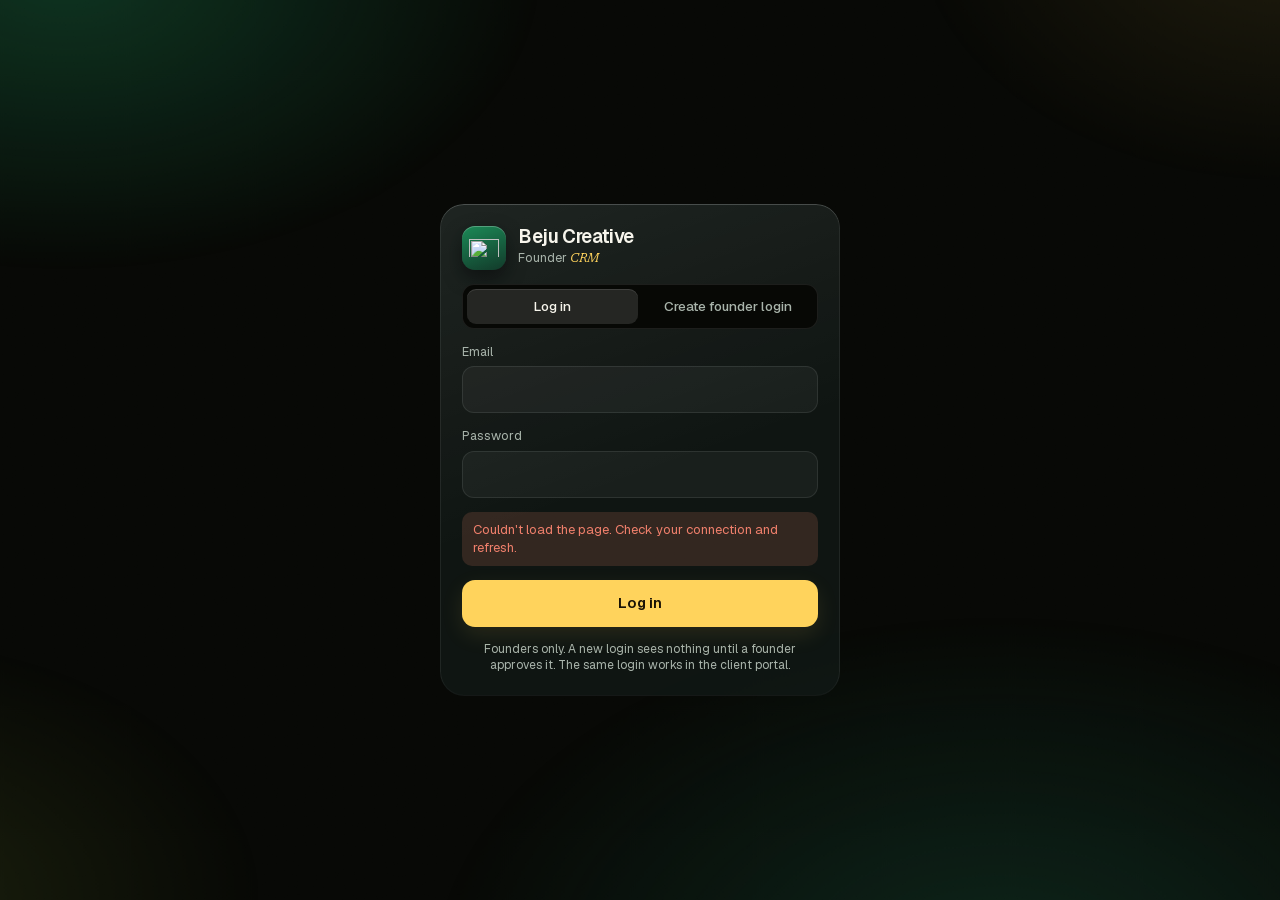
==== crm-next/index.html @ 6b439056 "Founder CRM v2 preview snapshot at /crm-next/ (work in progress, not final) Co-Authored-By: Claude <" ====
<!doctype html>
<html lang="en" data-theme="dark">
<head>
<meta charset="utf-8">
<meta name="viewport" content="width=device-width,initial-scale=1,viewport-fit=cover">
<meta http-equiv="Content-Security-Policy" content="default-src 'self'; script-src 'self' https://cdn.jsdelivr.net; style-src 'self'; font-src 'self'; img-src 'self' data:; connect-src https://zfnpvcrnujxlycmqukqs.supabase.co wss://zfnpvcrnujxlycmqukqs.supabase.co; object-src 'none'; base-uri 'self'; form-action 'self'">
<meta name="robots" content="noindex,nofollow">
<meta name="color-scheme" content="dark light">
<meta name="theme-color" content="#070805">
<meta name="mobile-web-app-capable" content="yes">
<meta name="apple-mobile-web-app-capable" content="yes">
<meta name="apple-mobile-web-app-status-bar-style" content="black-translucent">
<meta name="apple-mobile-web-app-title" content="BEJÚ">
<link rel="manifest" href="manifest.webmanifest">
<link rel="apple-touch-icon" href="../apple-touch-icon.png">
<title>Founder CRM · BEJÚ</title>
<link rel="icon" href="../favicon.ico">
<link rel="preload" href="fonts/geist-latin.woff2" as="font" type="font/woff2" crossorigin>
<link rel="preload" href="fonts/geist-mono.woff2" as="font" type="font/woff2" crossorigin>
<link rel="stylesheet" href="crm.css?v=20261112h">
</head>
<body>
<svg width="0" height="0" class="sprite" aria-hidden="true" focusable="false">
  <symbol id="i-refresh" viewBox="0 0 24 24"><path d="M20 11a8 8 0 1 0-2.3 5.7M20 4v7h-7"/></symbol>
  <symbol id="i-out" viewBox="0 0 24 24"><path d="M15 4h4a1 1 0 0 1 1 1v14a1 1 0 0 1-1 1h-4M10 8l-4 4 4 4M6 12h10"/></symbol>
  <symbol id="i-sun" viewBox="0 0 24 24"><circle cx="12" cy="12" r="4"/><path d="M12 2v2.5M12 19.5V22M2 12h2.5M19.5 12H22M4.9 4.9l1.8 1.8M17.3 17.3l1.8 1.8M4.9 19.1l1.8-1.8M17.3 6.7l1.8-1.8"/></symbol>
  <symbol id="i-search" viewBox="0 0 24 24"><circle cx="11" cy="11" r="7"/><path d="m20 20-3.6-3.6"/></symbol>
  <symbol id="i-mail" viewBox="0 0 24 24"><rect x="3" y="5" width="18" height="14" rx="2.5"/><path d="m3.5 7 8.5 6 8.5-6"/></symbol>
  <symbol id="i-clock" viewBox="0 0 24 24"><circle cx="12" cy="12" r="9"/><path d="M12 7v5l3 2"/></symbol>
  <symbol id="i-alert" viewBox="0 0 24 24"><path d="M12 4 2.5 20h19zM12 10v4.5M12 17.2v.3"/></symbol>
  <symbol id="i-cash" viewBox="0 0 24 24"><rect x="2.5" y="6" width="19" height="12" rx="2.5"/><circle cx="12" cy="12" r="2.6"/></symbol>
  <symbol id="i-flag" viewBox="0 0 24 24"><path d="M5 21V4h11l-1.5 4L16 12H5"/></symbol>
  <symbol id="i-check" viewBox="0 0 24 24"><path d="m5 12.5 4.5 4.5L19 7.5"/></symbol>
  <symbol id="i-moon" viewBox="0 0 24 24"><path d="M20 14.5A8 8 0 0 1 9.5 4a8 8 0 1 0 10.5 10.5z"/></symbol>
  <symbol id="i-down" viewBox="0 0 24 24"><path d="M12 4v11M7 11l5 5 5-5M5 20h14"/></symbol>
  <symbol id="i-phone" viewBox="0 0 24 24"><path d="M5 4h4l2 5-2.5 1.5a11 11 0 0 0 5 5L15 13l5 2v4a1 1 0 0 1-1 1A15 15 0 0 1 4 5a1 1 0 0 1 1-1z"/></symbol>
  <symbol id="i-x" viewBox="0 0 24 24"><path d="M6 6l12 12M18 6 6 18"/></symbol>
  <symbol id="i-film" viewBox="0 0 24 24"><rect x="6" y="2.5" width="12" height="19" rx="2.5"/><path d="m10.5 9.5 4 2.5-4 2.5z"/></symbol>
  <symbol id="i-chev" viewBox="0 0 24 24"><path d="m9 6 6 6-6 6"/></symbol>
  <symbol id="i-back" viewBox="0 0 24 24"><path d="m15 6-6 6 6 6"/></symbol>
  <symbol id="i-link" viewBox="0 0 24 24"><path d="M14 5h5v5M19 5l-8 8M11 7H6a1 1 0 0 0-1 1v10a1 1 0 0 0 1 1h10a1 1 0 0 0 1-1v-5"/></symbol>
  <symbol id="i-expand" viewBox="0 0 24 24"><path d="M14 4h6v6M20 4l-7 7M10 20H4v-6M4 20l7-7"/></symbol>
  <symbol id="i-user" viewBox="0 0 24 24"><circle cx="12" cy="8" r="4"/><path d="M4 21a8 8 0 0 1 16 0"/></symbol>
  <symbol id="i-play" viewBox="0 0 24 24"><circle cx="12" cy="12" r="9"/><path d="m10 8.5 5 3.5-5 3.5z"/></symbol>
  <symbol id="i-bolt" viewBox="0 0 24 24"><path d="M13 2 4 14h7l-1 8 9-12h-7z"/></symbol>
  <symbol id="i-sort" viewBox="0 0 24 24"><path d="M7 4v16M7 20l-3-3M7 20l3-3M17 20V4M17 4l-3 3M17 4l3 3"/></symbol>
  <symbol id="i-home" viewBox="0 0 24 24"><path d="M3 10.5 12 3l9 7.5V20a1 1 0 0 1-1 1h-5v-6H9v6H4a1 1 0 0 1-1-1z"/></symbol>
  <symbol id="i-send" viewBox="0 0 24 24"><path d="M21 3 10 14M21 3l-7 18-4-7-7-4z"/></symbol>
  <symbol id="i-copy" viewBox="0 0 24 24"><rect x="8" y="8" width="12" height="12" rx="2.5"/><path d="M16 8V6a2 2 0 0 0-2-2H6a2 2 0 0 0-2 2v8a2 2 0 0 0 2 2h2"/></symbol>
</svg>

<!-- sign in / create founder login -->
<main id="gate" class="gate" hidden>
  <form id="gate-form" class="gate-card" novalidate>
    <div class="brandrow"><span class="logo"><img src="../beju-mark-sm.png" alt="" width="34" height="20"></span><div><b>Beju Creative</b><small>Founder <em class="sf">CRM</em></small></div></div>
    <div class="seg" role="tablist" aria-label="Sign in or create login">
      <button type="button" role="tab" class="on" id="tab-in" aria-selected="true">Log in</button>
      <button type="button" role="tab" id="tab-up" aria-selected="false">Create founder login</button>
    </div>
    <label class="fld" id="fld-name" hidden><span>Your name</span><input id="g-name" type="text" autocomplete="name" maxlength="60"></label>
    <label class="fld"><span>Email</span><input id="g-email" type="email" inputmode="email" autocomplete="username" autocapitalize="none" autocorrect="off" spellcheck="false" required></label>
    <label class="fld"><span>Password</span><input id="g-pass" type="password" autocomplete="current-password" minlength="8" required></label>
    <p class="gate-msg" id="gate-msg" role="alert" hidden></p>
    <button class="btn-go mag" id="gate-go" type="submit"><span id="gate-go-t">Log in</span></button>
    <p class="gate-foot">Founders only. A new login sees nothing until a founder approves it. The same login works in the client portal.</p>
  </form>
</main>

<!-- signed in, not a founder -->
<main id="wait" class="gate" hidden>
  <div class="gate-card">
    <div class="brandrow"><span class="logo"><img src="../beju-mark-sm.png" alt="" width="34" height="20"></span><div><b>Beju Creative</b><small>Founder <em class="sf">CRM</em></small></div></div>
    <h1 class="wait-h">This area is for the BEJÚ founders.</h1>
    <p class="wait-p">Ask Simas to approve your account. Until then this page shows nothing.</p>
    <div class="tile wait-me"><span class="mut">Signed in as</span><b id="wait-email"></b></div>
    <div class="wait-row"><button class="btn-ghost" id="wait-check" type="button">Check again</button><button class="btn-go" id="wait-out" type="button">Sign out</button></div>
  </div>
</main>

<!-- dashboard -->
<div id="app" class="app" hidden>
  <header class="top" id="top">
    <a class="top-brand" id="nav-site" href="https://bejucreative.digital/" title="Beju Creative website"><span class="logo"><img src="../beju-mark-sm.png" alt="" width="34" height="20"></span><span>Beju Creative</span></a>
    <nav class="top-nav" aria-label="Beju Creative">
      <a id="nav-web" href="https://bejucreative.digital/">Website</a>
      <a id="nav-portal" href="https://bejucreative.digital/portal/">Client portal</a>
      <a class="on" href="./" aria-current="page">Founder CRM</a>
    </nav>
    <div class="seg ownr" id="top-owner" role="group" aria-label="Whose leads"><button type="button" data-act="owner" data-o="All">All</button><button type="button" data-act="owner" data-o="Simas">Simas</button><button type="button" data-act="owner" data-o="Benas">Benas</button></div>
    <div class="top-tools">
      <button type="button" class="pal-btn" data-act="palette" aria-label="Search or jump (Command K)" title="Search leads, jump to a card, run an action"><svg aria-hidden="true"><use href="#i-search"/></svg><span>Search or jump</span><kbd class="kbd">⌘K</kbd></button>
      <button type="button" class="stat" id="stat" data-act="drill" data-k="sync" data-a=""><i class="pulse" id="stat-p"></i><b id="stat-t">Live</b><small id="stat-s"></small></button>
      <button type="button" class="icon-btn hide-ph" data-act="theme" aria-label="Switch between BEJÚ dark and light" title="Switch theme"><svg><use href="#i-sun"/></svg></button>
      <button type="button" class="icon-btn hide-ph" data-act="refresh" aria-label="Refresh now" title="Refresh now"><svg><use href="#i-refresh"/></svg></button>
      <button type="button" class="icon-btn" data-act="drill" data-k="me" data-a="" aria-label="Your account: website, client portal, theme, password, sign out" title="Account"><svg><use href="#i-user"/></svg></button>
      <button type="button" class="icon-btn hide-ph" data-act="signout" aria-label="Sign out" title="Sign out"><svg><use href="#i-out"/></svg></button>
    </div>
  </header>
  <section class="hero tilt" id="hero" aria-label="This month against the goal"></section>
  <div id="grid" class="grid" aria-live="off"></div>
  <h2 class="zone-h" id="zone-portal">Client <em class="sf">portal</em><span id="zone-sub"></span></h2>
  <div id="grid2" class="grid"></div>
  <p class="foot">Numbers come from the BEJÚ CRM database. Changes arrive live, and everything refreshes every minute. Only the client-portal actions write anything. <kbd class="kbd">⌘K</kbd> search · <kbd class="kbd">/</kbd> leads · <kbd class="kbd">W</kbd> wall mode</p>
</div>

<nav class="tabs" id="tabs" aria-label="Sections" hidden>
  <button type="button" data-act="tab" data-t="home"><svg aria-hidden="true"><use href="#i-home"/></svg><span>Home</span><i hidden></i></button>
  <button type="button" data-act="tab" data-t="money"><svg aria-hidden="true"><use href="#i-cash"/></svg><span>Money</span><i hidden></i></button>
  <button type="button" data-act="tab" data-t="leads"><svg aria-hidden="true"><use href="#i-user"/></svg><span>Leads</span><i hidden></i></button>
  <button type="button" data-act="tab" data-t="outreach"><svg aria-hidden="true"><use href="#i-send"/></svg><span>Outreach</span><i hidden></i></button>
  <button type="button" data-act="tab" data-t="clients"><svg aria-hidden="true"><use href="#i-film"/></svg><span>Clients</span><i hidden></i></button>
</nav>

<!-- lead drawer -->
<div id="scrim" class="scrim" hidden></div>
<aside id="drawer" class="drawer" role="dialog" aria-modal="true" aria-labelledby="dr-name" hidden>
  <header class="dr-top"><div><h2 id="dr-name"></h2><p id="dr-sub" class="mut"></p></div><button class="icon-btn" id="dr-close" type="button" aria-label="Close"><svg><use href="#i-x"/></svg></button></header>
  <div id="dr-body" class="dr-body"></div>
</aside>

<!-- drill-down / focus modal -->
<div id="veil" class="veil" hidden>
  <div class="modal" role="dialog" aria-modal="true" aria-labelledby="m-title">
    <header class="modal-top"><button type="button" class="icon-btn" id="m-back" data-act="back" aria-label="Back to the previous list" title="Back" hidden><svg><use href="#i-back"/></svg></button><div class="modal-h"><h2 id="m-title"></h2><p id="m-sub" class="mut"></p></div><button type="button" class="icon-btn" id="m-close" data-act="mclose" aria-label="Close"><svg><use href="#i-x"/></svg></button></header>
    <div id="m-body" class="modal-body"></div>
  </div>
</div>

<!-- confirm dialog for the client-portal actions -->
<div id="dlg" class="veil dlgv" hidden>
  <form id="dlg-form" class="modal sm" role="dialog" aria-modal="true" aria-labelledby="dlg-title" novalidate><div id="dlg-body" class="modal-body dlg"></div></form>
</div>

<!-- command palette -->
<div id="pal" class="pal-w" hidden>
  <div class="pal" role="dialog" aria-modal="true" aria-label="Search or jump">
    <div class="pal-in"><svg aria-hidden="true"><use href="#i-search"/></svg><input id="pal-q" type="text" role="combobox" aria-expanded="true" aria-controls="pal-list" aria-autocomplete="list" placeholder="Search a lead, a client, a card or an action" autocomplete="off" spellcheck="false"><kbd class="kbd">esc</kbd></div>
    <div class="pal-list" id="pal-list" role="listbox" aria-label="Results"></div>
    <div class="pal-foot"><span><kbd class="kbd">↑</kbd> <kbd class="kbd">↓</kbd> move</span><span><kbd class="kbd">↵</kbd> open</span><span><kbd class="kbd">esc</kbd> close</span></div>
  </div>
</div>

<div id="toasts" class="toasts" role="status" aria-live="polite"></div>
<canvas id="fx" class="fx" hidden aria-hidden="true"></canvas>

<div id="boot" class="boot" aria-label="Loading"><div class="sk"><i class="a"></i><i class="b"></i><i></i><i class="b"></i><i class="c"></i><i></i><i class="c"></i><i></i><i class="b"></i></div></div>
<noscript><p class="gate">This page needs JavaScript turned on.</p></noscript>

<script src="https://cdn.jsdelivr.net/npm/@supabase/supabase-js@2.45.4/dist/umd/supabase.min.js" integrity="sha384-GFr3yTh5lJznCbZfpTtXnwboFsxqtTQoeTZCRHhE0579KrRmlCzen5AA8ohaB5ug" crossorigin="anonymous"></script>
<script src="config.js?v=20261112h"></script>
<script src="crm.js?v=20261112h"></script>
</body>
</html>
---- crm-next/crm.css ----
/* BEJÚ founder CRM: bento dashboard (2026-11-12). No inline styles anywhere (CSP style-src 'self'):
   dynamic sizes arrive as CSS custom properties set from crm.js. */
@font-face{font-family:'Geist';font-style:normal;font-weight:300 600;font-display:swap;src:url(fonts/geist-latin-ext.woff2) format('woff2');unicode-range:U+0100-02BA,U+02BD-02C5,U+02C7-02CC,U+02CE-02D7,U+02DD-02FF,U+0304,U+0308,U+0329,U+1D00-1DBF,U+1E00-1E9F,U+1EF2-1EFF,U+2020,U+20A0-20AB,U+20AD-20C4,U+2113,U+2C60-2C7F,U+A720-A7FF}
@font-face{font-family:'Geist';font-style:normal;font-weight:300 600;font-display:swap;src:url(fonts/geist-latin.woff2) format('woff2');unicode-range:U+0000-00FF,U+0131,U+0152-0153,U+02BB-02BC,U+02C6,U+02DA,U+02DC,U+0304,U+0308,U+0329,U+2000-206F,U+20AC,U+2122,U+2191,U+2193,U+2212,U+2215,U+FEFF,U+FFFD}
@font-face{font-family:'Newsreader';font-style:italic;font-weight:300 500;font-display:swap;src:url(fonts/newsreader-italic-latin.woff2) format('woff2')}
@font-face{font-family:'Geist Mono';font-style:normal;font-weight:300 700;font-display:swap;src:url(fonts/geist-mono.woff2) format('woff2')}

:root{
  color-scheme:light;
  --bg:#ffffff; --panel:#f3f3f5; --tile:#ffffff; --line:#e6e6ea; --line-2:#dcdce2;
  --ink:#0e0e10; --ink-2:#3b3b42; --mute:#8b8b93; --faint:#c9c9d0;
  --blue:#2f5cf5; --blue-2:#5c82ff; --blue-soft:#e7ecff;
  --orange:#f2994a; --orange-soft:#fdeedd; --green:#2e9e6b; --green-soft:#e2f4eb; --red:#e5604d; --red-soft:#fce6e2;
  --feat:#0e0e10; --feat-ink:#ffffff; --feat-mute:#9b9ba3; --feat-line:#2a2a30;
  --shadow:0 1px 2px rgba(14,14,16,.05),0 4px 14px rgba(14,14,16,.04);
  --r-card:24px; --r-tile:13px; --gap:16px;
  --sans:'Geist',ui-sans-serif,system-ui,-apple-system,'Segoe UI',Roboto,sans-serif;
  --mono:'Geist Mono',ui-monospace,'SF Mono',Menlo,Consolas,monospace;
  --ease:cubic-bezier(.2,.8,.2,1);
  --serif:'Newsreader','Times New Roman',serif;
  --spring:linear(0,.009,.035 2.1%,.141 4.4%,.723 12.9%,.938 16.7%,1.017,1.077,1.121,1.149 24.3%,1.159,1.163,1.161,1.154 29.9%,1.129 32.8%,1.051 39.6%,1.017 43.1%,.991,.977 51%,.974 53.8%,.975 57.1%,.997 69.8%,1.003 76.9%,1.004 83.8%,1);
  --card:var(--panel); --edge:none; --on-accent:#ffffff; --cta:var(--blue); --cta-ink:#ffffff; --focus:var(--blue); --key:var(--ink); --signal:var(--blue); --live:var(--green);
  --hero:var(--tile); --glow:rgba(47,92,245,.16); --glow-2:rgba(47,92,245,.5); --over:rgba(255,255,255,.94); --purple:#8b6cf0;
}
:root[data-theme="dark"]{
  color-scheme:dark;
  --bg:#070805; --panel:rgba(255,255,255,.06); --tile:rgba(255,255,255,.045); --line:rgba(255,255,255,.09); --line-2:rgba(255,255,255,.16);
  --ink:#F7F5EC; --ink-2:#D3DAD1; --mute:#A9B4AB; --faint:#647067;
  --blue:#44B874; --blue-2:#8FD3A6; --blue-soft:rgba(68,184,116,.16);
  --orange:#D9B45A; --orange-soft:rgba(217,180,90,.16); --green:#5ACB8A; --green-soft:rgba(68,184,116,.16); --red:#F0806C; --red-soft:rgba(240,128,108,.16);
  --feat:radial-gradient(130% 120% at 0% 0%,#1C8A57 0%,#123A2A 42%,#0D1009 100%); --feat-ink:#F7F5EC; --feat-mute:#B9C6BC; --feat-line:rgba(255,255,255,.16);
  --shadow:inset 0 1px 0 rgba(255,255,255,.05),0 10px 30px rgba(0,0,0,.35);
  --card:linear-gradient(160deg,rgba(255,255,255,.085),rgba(255,255,255,.02) 55%),rgba(12,20,17,.72);
  --edge:inset 0 1px 0 rgba(255,255,255,.14),inset 0 -1px 0 rgba(0,0,0,.35),inset 0 0 0 1px rgba(255,255,255,.07);
  --on-accent:#06140C; --cta:#FFD35C; --cta-ink:#191205; --focus:#FFD35C; --key:#FFD35C; --signal:#FFD35C; --live:#FFD35C;
  --hero:radial-gradient(90% 140% at 0% 0%,rgba(28,138,87,.55) 0%,rgba(18,58,42,.5) 38%,rgba(13,16,9,.6) 100%),rgba(12,20,17,.8);
  --glow:rgba(255,211,92,.10); --glow-2:rgba(255,211,92,.6); --over:rgba(9,14,11,.94); --purple:#7E9A36;
}
*,*::before,*::after{box-sizing:border-box}
[hidden]{display:none!important}
html{-webkit-text-size-adjust:100%}
body{margin:0;background:var(--bg);color:var(--ink);font:400 14px/1.4 var(--sans);-webkit-font-smoothing:antialiased;min-height:100dvh;transition:background-color .3s,color .3s}
h1,h2,h3,p{margin:0}
button,input{font:inherit;color:inherit}
button{cursor:pointer;border:0;background:none;padding:0}
svg{display:block}
.sprite{position:absolute}
.ic{width:18px;height:18px;fill:none;stroke:currentColor;stroke-width:1.9;stroke-linecap:round;stroke-linejoin:round;flex:none}
:focus-visible{outline:2px solid var(--focus);outline-offset:2px;border-radius:8px}
.mono,.n{font-family:var(--mono);font-variant-numeric:tabular-nums;letter-spacing:-.02em}
.mut{color:var(--mute)}
.up{color:var(--green)} .dn{color:var(--red)}

/* ---------- boot / gate ---------- */
.boot{position:fixed;inset:0;display:flex;gap:10px;align-items:center;justify-content:center;color:var(--mute)}
.spin{width:16px;height:16px;border-radius:50%;border:2px solid var(--line-2);border-top-color:var(--blue);animation:spin .8s linear infinite}
@keyframes spin{to{transform:rotate(360deg)}}
.gate{min-height:100dvh;display:grid;place-items:center;padding:24px 16px}
.gate-card{width:min(400px,100%);background:var(--card);box-shadow:var(--edge);border-radius:var(--r-card);padding:22px;display:grid;gap:14px;animation:rise .6s var(--ease) both}
.brandrow{display:flex;align-items:center;gap:12px}
.brandrow b{display:block;font-size:19px;font-weight:600;letter-spacing:-.02em;line-height:1.1}
.brandrow small{color:var(--mute);font-size:12.5px}
.logo{width:44px;height:44px;border-radius:13px;background:var(--blue);display:grid;place-items:center;flex:none;box-shadow:0 6px 16px var(--glow-2)}
.logo img{display:block;width:30px;height:auto}
.seg{display:grid;grid-auto-flow:column;grid-auto-columns:1fr;background:var(--bg);border:1px solid var(--line);border-radius:12px;padding:4px;gap:4px}
:root:not([data-theme="dark"]) .seg{background:#e9e9ed;border-color:transparent}
.seg button{padding:8px 10px;border-radius:9px;color:var(--mute);font-weight:500;font-size:13.5px;transition:background-color .2s,color .2s,box-shadow .2s;white-space:nowrap}
.seg button.on{background:var(--tile);color:var(--ink);box-shadow:var(--shadow)}
.fld{display:grid;gap:6px;font-size:12.5px;color:var(--mute)}
.fld input{background:var(--tile);border:1px solid var(--line);border-radius:12px;padding:12px 13px;font-size:15px;color:var(--ink);outline:none;transition:border-color .2s,box-shadow .2s}
.fld input:focus{border-color:var(--blue);box-shadow:0 0 0 3px var(--blue-soft)}
.gate-msg{font-size:13px;color:var(--red);background:var(--red-soft);border-radius:10px;padding:9px 11px}
.gate-msg.ok{color:var(--green);background:var(--green-soft)}
.btn-go{background:var(--cta);color:var(--cta-ink);border-radius:13px;padding:13px 16px;font-weight:600;font-size:14.5px;box-shadow:0 8px 22px var(--glow);transition:transform .15s var(--ease),filter .2s}
.btn-go:hover{filter:brightness(1.07)} .btn-go:active{transform:scale(.985)} .btn-go[disabled]{opacity:.6;cursor:progress}
.btn-ghost{background:var(--tile);border:1px solid var(--line);border-radius:13px;padding:13px 16px;font-weight:500}
.gate-foot{font-size:12px;color:var(--mute);text-align:center}
.wait-h{font-size:21px;font-weight:600;letter-spacing:-.02em;line-height:1.2}
.wait-p{color:var(--ink-2)}
.wait-me{display:grid;gap:2px;padding:12px 14px}
.wait-me b{font-weight:500;overflow-wrap:anywhere}
.wait-row{display:grid;grid-template-columns:1fr 1fr;gap:10px}

/* ---------- grid ---------- */
.app{max-width:1720px;margin:0 auto;padding:28px 28px 40px}
.grid{--cols:1;display:grid;grid-template-columns:repeat(var(--cols),minmax(0,1fr));column-gap:var(--gap);grid-auto-rows:4px;grid-auto-flow:dense;align-items:start}
@media (min-width:560px){.grid{--cols:2}}
@media (min-width:840px){.grid{--cols:3}}
@media (min-width:1100px){.grid{--cols:4}}
@media (min-width:1380px){.grid{--cols:5}}
@media (min-width:560px){.card.w2{grid-column:span 2}}
@media (max-width:559px){.app{padding:16px 16px 32px}}
.foot{margin-top:8px;text-align:center;color:var(--mute);font-size:12px}

.card{position:relative;background:var(--card);box-shadow:var(--edge);border-radius:var(--r-card);padding:18px;margin-bottom:var(--gap);min-width:0;animation:rise .7s var(--ease) backwards;animation-delay:calc(var(--i,0)*35ms);transition:background-color .3s}
@keyframes rise{from{opacity:0;transform:translateY(14px) scale(.985)}}
.card.feat{background:var(--feat);color:var(--feat-ink)}
.card.feat .mut,.card.feat .ct{color:var(--feat-mute)}
.card.bare{padding:10px}
.ch{display:flex;align-items:center;justify-content:space-between;gap:10px;margin-bottom:12px;min-height:22px}
.ct{color:var(--mute);font-size:13.5px;font-weight:400;white-space:nowrap}
.card:not(.chart-card) .cx{min-width:0;overflow:hidden;text-overflow:ellipsis}
.ct.strong{color:var(--ink);font-weight:600;font-size:15.5px;letter-spacing:-.01em}
.cx{color:var(--mute);font-size:12.5px;display:flex;gap:10px;align-items:center;white-space:nowrap}
.big{font-family:var(--mono);font-size:32px;font-weight:500;letter-spacing:-.04em;line-height:1.05}
.big.sm{font-size:26px}
.big small{font-family:var(--sans);font-size:13px;font-weight:400;color:var(--mute);letter-spacing:0;margin-left:6px}
.sub{color:var(--mute);font-size:12.5px;margin-top:6px}
.tile{min-width:0;background:var(--tile);border:1px solid var(--line);border-radius:var(--r-tile);box-shadow:var(--shadow);transition:transform .25s var(--ease),box-shadow .25s,border-color .2s,background-color .3s}
button.tile,.tile.tap{cursor:pointer;text-align:left;width:100%}
button.tile:hover,.tile.tap:hover{transform:translateY(-2px);box-shadow:0 2px 4px rgba(14,14,16,.06),0 10px 24px rgba(14,14,16,.08);border-color:var(--line-2)}
.stack{display:grid;grid-template-columns:minmax(0,1fr);gap:8px}
.chip{font-family:var(--sans);letter-spacing:0;display:inline-flex;align-items:center;gap:5px;font-size:11.5px;font-weight:500;border-radius:999px;padding:3px 8px;background:var(--panel);color:var(--ink-2);white-space:nowrap}
.tile .chip{background:var(--panel)}
.chip.b{background:var(--blue-soft);color:var(--blue)} .chip.o{background:var(--orange-soft);color:#c26c16} .chip.g{background:var(--green-soft);color:var(--green)} .chip.r{background:var(--red-soft);color:var(--red)}
:root[data-theme="dark"] .chip.o{color:var(--orange)}
.delta{display:inline-flex;align-items:center;gap:6px;font-family:var(--mono);font-size:12.5px;font-weight:500;background:var(--tile);border:1px solid var(--line);border-radius:10px;padding:6px 10px;box-shadow:var(--shadow)}
.tri{width:0;height:0;border-left:5px solid transparent;border-right:5px solid transparent;border-bottom:8px solid currentColor}
.dn .tri{transform:rotate(180deg)}
.dot{width:9px;height:9px;border-radius:3px;flex:none;background:var(--c,var(--blue))}
.dot.round{border-radius:50%}
.c-blue{--c:var(--blue)} .c-orange{--c:var(--orange)} .c-green{--c:var(--green)} .c-red{--c:var(--red)} .c-grey{--c:var(--faint)} .c-ink{--c:var(--ink)} .c-blue2{--c:var(--blue-2)} .c-purple{--c:var(--purple)}
.icon-btn{width:34px;height:34px;border-radius:10px;display:grid;place-items:center;background:var(--tile);border:1px solid var(--line);color:var(--ink-2);box-shadow:var(--shadow);transition:transform .2s var(--ease),color .2s}
.icon-btn:hover{transform:translateY(-1px);color:var(--ink)}
.icon-btn svg{width:17px;height:17px;fill:none;stroke:currentColor;stroke-width:1.9;stroke-linecap:round;stroke-linejoin:round}
.icon-btn.spinning svg{animation:spin .8s linear infinite}
.empty{color:var(--mute);font-size:13px;padding:10px 2px}
.more{font-size:12.5px;color:var(--blue);font-weight:500;padding:6px 2px;justify-self:start}

/* ---------- brand ---------- */
.brand{padding:0;overflow:hidden;background:var(--tile);border:1px solid var(--line)}
.brand-top{display:flex;align-items:center;justify-content:space-between;gap:10px;padding:18px 18px 0}
.brand-tools{display:flex;gap:8px}
.live{display:flex;align-items:center;gap:8px;padding:12px 18px 0;font-size:12.5px;color:var(--mute)}
.pulse{width:8px;height:8px;border-radius:50%;background:var(--live);position:relative;flex:none}
.pulse::after{content:"";position:absolute;inset:-4px;border-radius:50%;border:2px solid var(--live);opacity:0;animation:ping 2s ease-out infinite}
.pulse.off{background:var(--orange)} .pulse.off::after{border-color:var(--orange)}
@keyframes ping{0%{transform:scale(.5);opacity:.8}100%{transform:scale(1.6);opacity:0}}
.wave{height:96px;margin-top:6px;position:relative;overflow:hidden}
.wave svg{position:absolute;left:0;bottom:0;width:200%;height:100%}
.wave .w1{fill:var(--blue);animation:drift 14s linear infinite}
.wave .w2{fill:var(--blue-2);opacity:.45;animation:drift 22s linear infinite reverse}
@keyframes drift{from{transform:translateX(0)}to{transform:translateX(-50%)}}
.brand-me{position:absolute;left:18px;bottom:12px;right:18px;display:flex;justify-content:space-between;align-items:center;color:var(--on-accent);font-size:12.5px;z-index:1}
.brand-me b{font-weight:500}
.brand-date{font-family:var(--mono);opacity:.85}

/* ---------- lists ---------- */
.row{display:flex;align-items:center;gap:11px;padding:11px 12px;min-width:0}
.row-main{min-width:0;flex:1}
.row-main b{display:block;font-weight:600;font-size:14px;letter-spacing:-.01em;white-space:nowrap;overflow:hidden;text-overflow:ellipsis}
.row-main small{display:block;color:var(--mute);font-size:12px;white-space:nowrap;overflow:hidden;text-overflow:ellipsis}
.row-end{text-align:right;flex:none;font-family:var(--mono);font-weight:500;font-size:13.5px;letter-spacing:-.02em}
.row-end small{display:block;font-family:var(--sans);font-weight:400;color:var(--mute);font-size:11px;white-space:nowrap}
.av{width:36px;height:36px;border-radius:10px;border:1px solid var(--line);background:var(--bg);display:grid;place-items:center;font-size:11.5px;font-weight:600;color:var(--blue);flex:none;letter-spacing:.02em}
.av.hot{background:var(--orange-soft);color:#c26c16;border-color:transparent}
:root[data-theme="dark"] .av.hot{color:var(--orange)}
.it{width:36px;height:36px;border-radius:10px;display:grid;place-items:center;color:var(--on-accent);background:var(--c,var(--blue));flex:none}
.it.c-ink{color:var(--bg)} .it.c-grey{background:var(--mute)}
.it svg{width:18px;height:18px;fill:none;stroke:currentColor;stroke-width:2;stroke-linecap:round;stroke-linejoin:round}
.names{padding:0 12px 10px 59px;display:grid;gap:4px}
.names button{font-size:12.5px;color:var(--ink-2);text-align:left;white-space:nowrap;overflow:hidden;text-overflow:ellipsis;max-width:100%}
.names button:hover{color:var(--blue)}
.kv{display:flex;justify-content:space-between;gap:10px;font-size:13px;padding:4px 0}
.kv span:first-child{color:var(--mute)}
.kv span:last-child{font-family:var(--mono);font-weight:500;letter-spacing:-.02em}
.trio{display:grid;grid-template-columns:repeat(3,minmax(0,1fr));gap:10px;margin-top:14px}
.trio>div{border-left:1px solid var(--line-2);padding-left:10px;min-width:0}
.trio>div:first-child{border-left:0;padding-left:0}
.trio span{display:block;color:var(--mute);font-size:11.5px;white-space:nowrap;overflow:hidden;text-overflow:ellipsis}
.trio b{display:block;font-family:var(--mono);font-weight:500;font-size:13.5px;letter-spacing:-.03em;white-space:nowrap;overflow:hidden;text-overflow:ellipsis}
.quad{grid-template-columns:repeat(4,minmax(0,1fr))}

/* ---------- bars / meters ---------- */
.bar{height:6px;border-radius:99px;background:var(--line);overflow:hidden}
.card>.bar,.cb>.bar{background:var(--line-2)}
.bar i{display:block;height:100%;width:var(--w,0%);border-radius:99px;background:var(--c,var(--blue));transition:width 1.1s var(--ease)}
.pips{display:flex;gap:5px;margin-top:14px}
.pips i{flex:1;height:20px;border-radius:7px;background:var(--line-2);transform:scaleY(.4);transition:transform .5s var(--ease),background-color .4s;transition-delay:calc(var(--k,0)*40ms)}
.pips.go i{transform:none}
.pips i.on{background:var(--blue)}
.segbar{display:flex;gap:4px;height:10px;margin:2px 0 14px}
.segbar i{display:block;height:100%;border-radius:4px;background:var(--c);flex:var(--g,0) 1 0%;min-width:5px;transition:flex-grow 1.2s var(--spring)}
.legend{display:grid;gap:9px}
.legend .lg{display:flex;align-items:center;gap:10px;font-size:13.5px;width:100%;text-align:left}
.legend .lg span:nth-child(2){flex:1}
.legend .lg em{font-style:normal;font-family:var(--mono);color:var(--mute);font-size:12.5px;letter-spacing:-.02em}
.legend .lg b{font-family:var(--mono);font-weight:500;min-width:26px;text-align:right}
.wk{display:grid;grid-auto-flow:column;grid-auto-columns:1fr;gap:7px;align-items:end;height:112px;margin-top:14px}
.wk i{display:block;border-radius:6px;background:var(--line-2);height:var(--h,0%);min-height:5px;transition:height 1s var(--ease);transition-delay:calc(var(--k,0)*50ms)}
.wk i.on{background:var(--blue)}
.wkl{display:grid;grid-auto-flow:column;grid-auto-columns:1fr;gap:7px;margin-top:8px;font-size:10.5px;color:var(--mute);text-align:center;font-family:var(--mono)}
.wkl .on{color:var(--ink);font-weight:600}
.wk.mini{height:54px;gap:5px}
.fun{display:grid;gap:10px}
.fun .fr{display:grid;gap:5px}
.fun .fl{display:flex;justify-content:space-between;font-size:12.5px}
.fun .fl span{color:var(--mute)} .fun .fl b{font-family:var(--mono);font-weight:500}
.fun .fb{height:22px;border-radius:7px;background:var(--line-2);overflow:hidden}
.fun .fb i{display:block;height:100%;width:var(--w,0%);border-radius:7px;background:var(--c,var(--blue));transition:width 1.1s var(--ease);transition-delay:calc(var(--k,0)*90ms)}
.fun .fs{font-size:11px;color:var(--mute);font-family:var(--mono)}

/* ---------- ring / gauge / spark ---------- */
.ring{display:grid;place-items:center;padding:6px 0 2px;position:relative}
.ring svg{width:150px;height:150px;transform:rotate(-90deg)}
.ring circle{fill:none;stroke-linecap:round}
.ring .tr{stroke:var(--feat-line);stroke-width:13}
.ring .tr2{stroke:var(--feat-line);stroke-width:7}
.ring .pr{stroke:var(--blue);stroke-width:13;stroke-dasharray:calc(var(--p,0)*1px) 1000px;transition:stroke-dasharray 1.4s var(--ease)}
.ring .pr2{stroke:var(--blue-2);stroke-width:7;stroke-dasharray:calc(var(--p,0)*1px) 1000px;transition:stroke-dasharray 1.6s var(--ease) .15s}
.ring-mid{position:absolute;inset:0;display:grid;place-items:center;text-align:center}
.ring-mid b{font-family:var(--mono);font-size:25px;font-weight:500;letter-spacing:-.04em;display:block}
.ring-mid small{font-size:11px;color:var(--feat-mute)}
.feat .kv span:first-child{color:var(--feat-mute)}
.feat hr{border:0;border-top:1px solid var(--feat-line);margin:10px 0 6px}
.gauge{position:relative;display:grid;place-items:center;margin:4px 0 0}
.gauge svg{width:170px;height:96px;overflow:visible}
.gauge path{fill:none;stroke-width:9;stroke-linecap:round}
.gauge .tr{stroke:var(--line-2)}
.gauge .pr{stroke:var(--red);stroke-dasharray:calc(var(--p,0)*1px) 1000px;transition:stroke-dasharray 1.5s var(--spring)}
.gauge-mid{position:absolute;left:0;right:0;bottom:2px;text-align:center}
.gauge-mid b{font-family:var(--mono);font-size:24px;font-weight:500;letter-spacing:-.04em}
.spark{height:64px;margin-top:10px}
.spark svg{width:100%;height:100%;overflow:visible}
.spark svg{animation:reveal 1.5s var(--ease) .2s both}
.spark .ln{fill:none;stroke:var(--blue);stroke-width:2;stroke-linecap:round;stroke-linejoin:round;vector-effect:non-scaling-stroke}
.spark .ar{fill:url(#g-spark);opacity:0;animation:fade 1s ease .9s forwards}
@keyframes reveal{from{clip-path:inset(-10px 100% -10px 0)}to{clip-path:inset(-10px -2px -10px 0)}}
@keyframes fade{to{opacity:1}}
.stop-a{stop-color:var(--blue);stop-opacity:.22} .stop-b{stop-color:var(--blue);stop-opacity:0}

/* ---------- outreach chart ---------- */
.chart-card{background:var(--tile);border:1px solid var(--line)}
.chart-card .ch{flex-wrap:wrap}
.chart-card .cx{flex-wrap:wrap;justify-content:flex-end;row-gap:6px}
@media (max-width:559px){.chart-card .lgd{order:2;width:100%}.chart-card .cx{justify-content:flex-end;flex:1}.chart{height:180px}}
.lgd{display:flex;gap:14px;font-size:12.5px;color:var(--ink-2)}
.lgd span{display:flex;align-items:center;gap:6px}
.rng{display:flex;gap:2px;background:var(--panel);border-radius:9px;padding:3px}
.rng button{font-size:12px;font-family:var(--mono);padding:4px 8px;border-radius:7px;color:var(--mute)}
.rng button.on{background:var(--tile);color:var(--ink);box-shadow:var(--shadow)}
.chart{position:relative;height:210px;margin:6px 0 0;touch-action:pan-y}
.chart svg{position:absolute;inset:0;width:100%;height:100%;overflow:visible}
.chart .gl{stroke:var(--line);stroke-width:1;vector-effect:non-scaling-stroke;stroke-dasharray:3 4}
.chart svg.lines{animation:reveal 1.6s var(--ease) .15s both}
.chart .la,.chart .lb{fill:none;stroke-width:2.2;stroke-linecap:round;stroke-linejoin:round;vector-effect:non-scaling-stroke}
.chart .la{stroke:var(--blue)} .chart .lb{stroke:var(--orange)}
.chart .aa{fill:url(#g-chart);opacity:0;animation:fade 1s ease 1s forwards}
.cur{position:absolute;top:0;bottom:0;left:var(--x,50%);width:0;border-left:1.5px dashed var(--faint);opacity:0;transition:opacity .15s;pointer-events:none}
.cdot{position:absolute;left:var(--x,50%);top:var(--y,50%);width:11px;height:11px;margin:-5.5px 0 0 -5.5px;border-radius:50%;background:var(--tile);border:2.5px solid var(--c);opacity:0;transition:opacity .15s;pointer-events:none}
.tip{position:absolute;left:var(--x,50%);top:8px;transform:translateX(var(--tx,-50%));background:#141416;color:#fff;border-radius:11px;padding:9px 11px;font-size:11.5px;min-width:132px;opacity:0;transition:opacity .15s;pointer-events:none;box-shadow:0 10px 26px rgba(0,0,0,.28);z-index:2}
.tip b{display:block;font-family:var(--mono);font-size:15px;font-weight:500;margin:1px 0 5px;letter-spacing:-.03em}
.tip .tl{color:#9b9ba3}
.tip .tr{display:flex;justify-content:space-between;gap:12px;align-items:center;margin-top:2px}
.tip .tr span{display:flex;align-items:center;gap:6px;color:#c9c9d0}
.tip .tr em{font-style:normal;font-family:var(--mono)}
.chart.hov .cur,.chart.hov .cdot,.chart.hov .tip{opacity:1}
.xl{display:flex;justify-content:space-between;font-family:var(--mono);font-size:10.5px;color:var(--mute);margin-top:8px}
.xl .on{color:var(--blue);font-weight:600}

/* ---------- week strip ---------- */
.days{display:grid;grid-template-columns:repeat(7,minmax(0,1fr));gap:4px}
.days button{display:grid;justify-items:center;gap:3px;padding:7px 0 8px;border-radius:11px;transition:background-color .2s,color .2s,transform .2s var(--ease)}
.days button:hover{background:var(--tile)}
.days small{font-size:9.5px;color:var(--mute);font-family:var(--mono)}
.days b{font-family:var(--mono);font-weight:500;font-size:15px;letter-spacing:-.03em}
.days i{width:4px;height:4px;border-radius:50%;background:transparent}
.days .has i{background:var(--orange)}
.days .on{background:var(--blue);color:var(--on-accent);box-shadow:0 6px 14px var(--glow)} .days .on:hover{background:var(--blue)}
.days .on small{color:inherit;opacity:.72} .days .on.has i{background:var(--on-accent)}
.duelist{margin-top:12px}

/* ---------- search / toggle / export ---------- */
.search{display:flex;align-items:center;gap:9px;padding:11px 12px;border-bottom:1px solid var(--line)}
.search svg{color:var(--mute)}
.search input{flex:1;min-width:0;background:none;border:0;outline:none;font-size:14px;color:var(--ink)}
.search input::placeholder{color:var(--faint)}
.kbd{font-family:var(--mono);font-size:11px;color:var(--mute);background:var(--panel);border-radius:6px;padding:2px 7px}
.res{display:grid}
.res button{display:flex;justify-content:space-between;gap:10px;padding:9px 12px;font-size:13px;text-align:left;border-radius:0}
.res button+button{border-top:1px solid var(--line)}
.res button:hover,.res button.sel{background:var(--blue-soft)}
.res button{width:100%;min-width:0}
.card.bare .tile{overflow:hidden}
.res button span:first-child{flex:1;min-width:0;white-space:nowrap;overflow:hidden;text-overflow:ellipsis;font-weight:500}
.res button span:last-child{color:var(--mute);font-size:11.5px;flex:none}
.res .empty{padding:11px 12px}
.center{display:grid;justify-items:center;gap:12px;text-align:center;padding:14px 0 6px}
.center svg{width:22px;height:22px}
.sw{width:46px;height:27px;border-radius:99px;background:var(--line-2);position:relative;transition:background-color .25s}
.sw::after{content:"";position:absolute;top:3px;left:3px;width:21px;height:21px;border-radius:50%;background:#fff;box-shadow:0 1px 3px rgba(0,0,0,.25);transition:transform .3s var(--ease)}
.sw[aria-checked="true"]{background:var(--blue)}
.sw[aria-checked="true"]::after{transform:translateX(19px)}
.export{position:relative;width:100%;height:46px;border-radius:13px;background:var(--feat);color:var(--feat-ink);font-weight:600;overflow:hidden;box-shadow:var(--shadow);transition:transform .15s var(--ease)}
.export:active{transform:scale(.985)}
.export i{position:absolute;inset:0;background:var(--blue);transform:scaleX(var(--p,0));transform-origin:left;transition:transform .12s linear}
.export span{position:relative;display:flex;gap:8px;align-items:center;justify-content:center;color:var(--feat-ink)}
.export.busy span,.export.done span{color:var(--on-accent)}
.export svg{width:17px;height:17px;fill:none;stroke:currentColor;stroke-width:2;stroke-linecap:round;stroke-linejoin:round}
.offline{position:fixed;left:50%;bottom:18px;transform:translateX(-50%);background:#141416;color:#fff;border-radius:99px;padding:8px 14px;font-size:12.5px;z-index:30;box-shadow:0 10px 26px rgba(0,0,0,.3)}

/* ---------- drawer ---------- */
.scrim{position:fixed;inset:0;background:rgba(4,8,6,.5);z-index:60;opacity:0;transition:opacity .3s}
.scrim.on{opacity:1}
.drawer{position:fixed;top:0;right:0;bottom:0;width:min(460px,100%);background:var(--bg);z-index:61;transform:translateX(102%);transition:transform .38s var(--ease);display:flex;flex-direction:column;box-shadow:-18px 0 50px rgba(0,0,0,.18)}
.drawer.on{transform:none}
.dr-top{display:flex;justify-content:space-between;gap:12px;align-items:flex-start;padding:22px 20px 12px}
.dr-top h2{font-size:21px;font-weight:600;letter-spacing:-.02em;overflow-wrap:anywhere}
.dr-top p{font-size:13px;margin-top:3px;overflow-wrap:anywhere}
.dr-body{overflow-y:auto;padding:4px 20px 28px;display:grid;gap:14px;align-content:start;overscroll-behavior:contain}
.dr-sec{background:var(--panel);border-radius:18px;padding:14px}
.dr-sec h3{font-size:12.5px;font-weight:400;color:var(--mute);margin-bottom:9px}
.dr-chips{display:flex;flex-wrap:wrap;gap:6px}
.dr-sec .chip{background:var(--tile);border:1px solid var(--line)}
.dr-txt{font-size:13.5px;color:var(--ink-2);overflow-wrap:anywhere;white-space:pre-wrap}
.dr-link{display:inline-flex;gap:7px;align-items:center;color:var(--blue);font-weight:500;font-size:13.5px;text-decoration:none}
.dr-link svg{width:15px;height:15px;fill:none;stroke:currentColor;stroke-width:2;stroke-linecap:round;stroke-linejoin:round}
.note{padding:9px 11px;font-size:13px;overflow-wrap:anywhere}
.note small{display:block;color:var(--mute);font-size:11px;margin-bottom:2px}
.msg{padding:9px 11px;font-size:13px;overflow-wrap:anywhere;max-width:92%}
.msg.out{justify-self:end;background:var(--blue-soft);border-color:transparent}
.msg small{display:block;color:var(--mute);font-size:11px;margin-bottom:2px;font-family:var(--mono)}

/* ---------- small helpers ---------- */
.row-main .tagline{display:flex;align-items:center;gap:6px;margin-top:3px;overflow:hidden}
.row-main .tagline small{flex:1;min-width:0}
.who{width:22px;height:22px;border-radius:50%;background:var(--panel);display:grid;place-items:center;font-size:10.5px;font-weight:600;color:var(--ink-2);flex:none;font-family:var(--sans)}
.legend{grid-template-columns:minmax(0,1fr)}
.row-pad{padding:14px}
.sp{margin-top:12px} .sp2{margin-top:14px}
.row.np{padding:0 0 12px}
button.row{width:100%;text-align:left;border-radius:var(--r-tile)}
.hrow{display:flex;align-items:center;justify-content:space-between;gap:10px}
.row-end.up{color:var(--green)}
.camp .bar{margin:0 12px 11px}
.gauge .knob{fill:var(--tile);stroke:var(--red);stroke-width:3;opacity:0;animation:fade .4s ease 1.2s forwards}
.boot-in{display:flex;gap:9px;align-items:center;color:var(--mute);font-size:13px}
.stack>.mut{font-size:12px;padding-left:2px}
.cb{min-width:0}
.card .big+.stack{margin-top:12px}
.card .bar+.sub{margin-top:8px}
.kv.sp+.bar{margin-top:6px}

@media (prefers-reduced-motion:reduce){
  *,*::before,*::after{animation-duration:.001ms!important;animation-delay:0s!important;animation-iteration-count:1!important;transition-duration:.001ms!important;transition-delay:0s!important}
  .wave svg{animation:none!important}
  .pulse::after{display:none}
}

.chart .part{stroke-dasharray:3 5;opacity:.55}

/* ======================================================================
   v2 (2026-11-12): website brand skin, top bar, hero, live, portal zone
   ====================================================================== */
em.sf{font-family:var(--serif);font-style:italic;font-weight:400;letter-spacing:-.01em;color:var(--key)}
:root[data-theme="dark"] body{background:var(--bg)}
/* atmosphere: slow aurora + grain behind everything (brand theme only) */
body::before,body::after{content:"";position:fixed;inset:0;pointer-events:none;z-index:-1}
:root[data-theme="dark"] body::before{inset:-20%;background:radial-gradient(38% 34% at 18% 12%,rgba(28,138,87,.34),transparent 70%),radial-gradient(30% 30% at 86% 8%,rgba(255,211,92,.10),transparent 70%),radial-gradient(44% 40% at 70% 92%,rgba(18,58,42,.6),transparent 72%),radial-gradient(30% 30% at 8% 86%,rgba(126,154,54,.16),transparent 70%);animation:aurora 38s ease-in-out infinite alternate;will-change:transform}
:root[data-theme="dark"] body::after{background-image:url("data:image/svg+xml,%3Csvg xmlns='http://www.w3.org/2000/svg' width='160' height='160'%3E%3Cfilter id='n'%3E%3CfeTurbulence type='fractalNoise' baseFrequency='.9' numOctaves='2' stitchTiles='stitch'/%3E%3CfeColorMatrix values='0 0 0 0 1 0 0 0 0 1 0 0 0 0 1 0 0 0 .5 0'/%3E%3C/filter%3E%3Crect width='160' height='160' filter='url(%23n)' opacity='.5'/%3E%3C/svg%3E");opacity:.07;mix-blend-mode:overlay}
@keyframes aurora{0%{transform:translate3d(-2%,-1%,0) rotate(0deg) scale(1)}50%{transform:translate3d(3%,2%,0) rotate(4deg) scale(1.06)}100%{transform:translate3d(-1%,3%,0) rotate(-3deg) scale(1.03)}}
:root[data-theme="dark"] .logo{background:linear-gradient(160deg,#1C8A57,#123A2A);box-shadow:inset 0 1px 0 rgba(255,255,255,.25),0 8px 20px rgba(0,0,0,.45)}
:root[data-theme="dark"] .brand,:root[data-theme="dark"] .chart-card{background:var(--card);border-color:transparent}
:root[data-theme="dark"] .ring .pr{stroke:var(--signal)}
:root[data-theme="dark"] .tile{box-shadow:inset 0 1px 0 rgba(255,255,255,.05)}
:root[data-theme="dark"] button.tile:hover,:root[data-theme="dark"] .tile.tap:hover{box-shadow:inset 0 1px 0 rgba(255,255,255,.1),0 12px 28px rgba(0,0,0,.4);border-color:var(--line-2);background:rgba(255,255,255,.07)}
:root[data-theme="dark"] .xl .on{color:var(--signal)}
:root[data-theme="dark"] .drawer{background:#0A0F0B}
:root[data-theme="dark"] .seg button.on,:root[data-theme="dark"] .rng button.on{background:rgba(255,255,255,.12);box-shadow:inset 0 1px 0 rgba(255,255,255,.12)}
:root[data-theme="dark"] .sw::after{background:#F7F5EC}
:root[data-theme="dark"] .export i{background:var(--signal)}

/* pointer spotlight + border glow on every card (vars set from one pointermove listener) */
.card::before,.hero::before{content:"";position:absolute;inset:0;border-radius:inherit;background:radial-gradient(320px circle at var(--mx,50%) var(--my,0%),var(--glow),transparent 62%);opacity:0;transition:opacity .35s;pointer-events:none}
.card::after,.hero::after{content:"";position:absolute;inset:0;border-radius:inherit;padding:1px;background:radial-gradient(220px circle at var(--mx,50%) var(--my,0%),var(--glow-2),transparent 70%);-webkit-mask:linear-gradient(#000 0 0) content-box,linear-gradient(#000 0 0);-webkit-mask-composite:xor;mask:linear-gradient(#000 0 0) content-box exclude,linear-gradient(#000 0 0);opacity:0;transition:opacity .35s;pointer-events:none}
@media (hover:hover){.card:hover::before,.card:hover::after,.hero:hover::before,.hero:hover::after{opacity:1}}
.card.bare::before,.card.bare::after{display:none}
.tilt{transform:perspective(900px) rotateX(var(--rx,0deg)) rotateY(var(--ry,0deg));transition:transform .5s var(--ease);will-change:transform}
.mag{transform:translate(var(--bx,0px),var(--by,0px));transition:transform .35s var(--ease)}
.card.flash{animation:flash 1.4s var(--ease)}
@keyframes flash{0%,60%{box-shadow:0 0 0 2px var(--focus),0 0 40px var(--glow-2)}100%{box-shadow:var(--edge)}}

/* ---------- top bar (the site's floating glass header) ---------- */
.top{position:sticky;top:12px;z-index:30;display:flex;align-items:center;gap:18px;padding:6px 8px 6px 14px;margin:0 auto 18px;border-radius:999px;background:var(--over);border:1px solid var(--line);box-shadow:0 10px 30px rgba(0,0,0,.12);backdrop-filter:blur(14px) saturate(140%);-webkit-backdrop-filter:blur(14px) saturate(140%)}
.top-brand{display:flex;align-items:center;gap:10px;text-decoration:none;color:var(--ink);font-weight:600;font-size:15.5px;letter-spacing:-.01em;white-space:nowrap}
.top-brand .logo{width:34px;height:34px;border-radius:10px}
.top-brand .logo img{width:23px}
.top-nav{display:flex;gap:4px;margin-right:auto}
.top-nav a{display:inline-flex;align-items:center;height:36px;padding:0 12px;border-radius:999px;font-size:13.5px;color:var(--mute);text-decoration:none;white-space:nowrap;transition:color .2s,background-color .2s}
.top-nav a:hover{color:var(--ink)}
.top-nav a.on{color:var(--ink);background:var(--panel)}
.top-tools{display:flex;align-items:center;gap:8px;flex:none}
.top .icon-btn{border-radius:999px;box-shadow:none;background:transparent}
.pal-btn{display:flex;align-items:center;gap:8px;height:36px;padding:0 8px 0 12px;border-radius:999px;border:1px solid var(--line);color:var(--mute);font-size:13px;white-space:nowrap;transition:color .2s,border-color .2s}
.pal-btn:hover{color:var(--ink);border-color:var(--line-2)}
.pal-btn svg{width:15px;height:15px;fill:none;stroke:currentColor;stroke-width:2;stroke-linecap:round}
.stat{display:flex;align-items:center;gap:8px;height:36px;padding:0 12px;border-radius:999px;background:var(--panel);font-size:12.5px;color:var(--ink-2);white-space:nowrap}
.stat b{font-weight:500}
.stat small{color:var(--mute);font-family:var(--mono);font-size:11px}
@media (max-width:980px){.top-nav a:not(.on){display:none}.pal-btn span{display:none}.pal-btn{padding:0 10px}.stat small{display:none}}
@media (max-width:559px){.top{gap:8px;padding-left:8px;top:8px}.top-brand span:last-child{display:none}.top-nav{display:none}.top-tools{margin-left:auto;gap:4px}.pal-btn .kbd{display:none}}

/* ---------- hero band ---------- */
.hero{position:relative;border-radius:28px;background:var(--hero);box-shadow:var(--edge);border:1px solid var(--line);padding:26px 28px 0;margin-bottom:var(--gap);overflow:hidden;animation:rise .8s var(--ease) backwards}
:root[data-theme="dark"] .hero{border-color:transparent}
.hero-top{display:grid;grid-template-columns:minmax(0,1.15fr) minmax(0,1fr);gap:26px;align-items:end}
.hero-h{font-size:14px;color:var(--mute);display:flex;align-items:center;gap:10px;flex-wrap:wrap}
.hero-h b{color:var(--ink);font-weight:500}
.odo{display:flex;align-items:flex-start;font-family:var(--mono);font-weight:500;font-size:clamp(52px,7.6vw,104px);line-height:1;letter-spacing:-.06em;color:var(--key);margin:10px 0 6px;font-variant-numeric:tabular-nums;filter:drop-shadow(0 0 26px var(--glow))}
.odo .od{display:inline-block;height:1em;overflow:hidden}
.odo .os{display:block;transform:translateY(calc(var(--d,0)*-1em));transition:transform 1.5s var(--ease);will-change:transform}
.odo .os span{display:block;height:1em}
.odo .oc{display:inline-block;height:1em}
.odo .oc.u{font-size:.56em;margin:.12em .06em 0 0;opacity:.85}
.hero-sub{color:var(--ink-2);font-size:14.5px;max-width:46ch}
.hero-sub .mono{color:var(--ink)}
.hero-facts{display:grid;grid-template-columns:repeat(3,minmax(0,1fr));gap:10px}
.hf{background:var(--tile);border:1px solid var(--line);border-radius:16px;padding:12px 14px;min-width:0}
.hf span{display:block;color:var(--mute);font-size:12px;white-space:nowrap;overflow:hidden;text-overflow:ellipsis}
.hf b{display:block;font-family:var(--mono);font-weight:500;font-size:20px;letter-spacing:-.04em;margin-top:2px;white-space:nowrap}
.kpis{display:grid;grid-template-columns:repeat(4,minmax(0,1fr));gap:10px;margin-top:10px}
.kpi{text-align:left;background:var(--tile);border:1px solid var(--line);border-radius:16px;padding:11px 13px;min-width:0;transition:transform .25s var(--ease),border-color .2s,background-color .2s}
.kpi:hover{transform:translateY(-2px);border-color:var(--line-2)}
.kpi span{display:flex;align-items:center;gap:6px;color:var(--mute);font-size:11.5px;white-space:nowrap;overflow:hidden;text-overflow:ellipsis}
.kpi span i{width:6px;height:6px;border-radius:50%;background:var(--c,var(--blue));flex:none}
.kpi b{display:block;font-family:var(--mono);font-weight:500;font-size:21px;letter-spacing:-.04em;margin-top:2px;white-space:nowrap}
.kpi b small{font-family:var(--sans);font-size:11.5px;color:var(--mute);font-weight:400;letter-spacing:0;margin-left:5px}
.trk-w{margin:26px 0 30px;position:relative}
.trk{position:relative;height:12px;border-radius:99px;background:var(--line-2)}
.trk .fill{position:absolute;left:0;top:0;bottom:0;width:var(--w,0%);min-width:12px;border-radius:99px;background:linear-gradient(90deg,var(--blue),var(--key));transition:width 1.8s var(--ease)}
.trk .head{position:absolute;top:50%;left:var(--w,0%);width:18px;height:18px;margin:-9px 0 0 -9px;border-radius:50%;background:var(--key);box-shadow:0 0 0 4px var(--glow),0 0 26px 6px var(--glow-2);transition:left 1.8s var(--ease);animation:breathe 2.6s ease-in-out infinite}
@keyframes breathe{50%{box-shadow:0 0 0 7px var(--glow),0 0 38px 10px var(--glow-2)}}
.trk .pace{position:absolute;top:-5px;bottom:-5px;left:var(--x,0%);width:2px;border-radius:2px;background:var(--ink);opacity:.55}
.tk{position:absolute;top:18px;transform:translateX(-50%);font-family:var(--mono);font-size:10.5px;color:var(--mute);white-space:nowrap}
.tk::before{content:"";position:absolute;left:50%;top:-12px;width:1px;height:6px;background:var(--faint)}
.tk.t25{left:25%}.tk.t50{left:50%}.tk.t75{left:75%}.tk.t100{left:100%;transform:translateX(-100%)}.tk.t100::before{left:100%}
.tk.pc{top:-22px;left:var(--x,0%);color:var(--ink-2)}.tk.pc::before{display:none}
.ticker{margin:0 -28px;border-top:1px solid var(--line);overflow:hidden;white-space:nowrap;position:relative;-webkit-mask:linear-gradient(90deg,transparent,#000 6%,#000 94%,transparent);mask:linear-gradient(90deg,transparent,#000 6%,#000 94%,transparent)}
.ticker-t{display:inline-flex;gap:34px;padding:11px 0 11px 34px;animation:marquee var(--dur,60s) linear infinite}
.ticker:hover .ticker-t{animation-play-state:paused}
.ticker-t span{display:inline-flex;align-items:center;gap:8px;font-size:12.5px;color:var(--ink-2)}
.ticker-t span i{width:6px;height:6px;border-radius:50%;background:var(--c,var(--blue));flex:none}
.ticker-t span em{font-style:normal;color:var(--mute);font-family:var(--mono);font-size:11px}
@keyframes marquee{to{transform:translateX(-50%)}}
@media (max-width:1100px){.hero-top{grid-template-columns:1fr;gap:16px}}
@media (max-width:559px){.hero{padding:18px 16px 0;border-radius:24px}.ticker{margin:0 -16px}.kpis{grid-template-columns:repeat(2,minmax(0,1fr))}.hero-facts{grid-template-columns:repeat(3,minmax(0,1fr));gap:6px}.hf{padding:10px}.hf b{font-size:16px}.tk.t25,.tk.t75{display:none}}

/* ---------- zone heading ---------- */
.zone-h{display:flex;align-items:baseline;gap:12px;flex-wrap:wrap;font-size:26px;font-weight:600;letter-spacing:-.03em;margin:22px 4px 14px}
.zone-h em.sf{font-size:1.12em}
.zone-h span{font-size:13.5px;font-weight:400;color:var(--mute);letter-spacing:0}

/* ---------- expand button + modal ---------- */
.xp{width:26px;height:26px;border-radius:8px;display:grid;place-items:center;color:var(--mute);flex:none;transition:color .2s,background-color .2s}
.xp:hover{color:var(--ink);background:var(--panel)}
.xp svg{width:14px;height:14px;fill:none;stroke:currentColor;stroke-width:2;stroke-linecap:round;stroke-linejoin:round}
.ch .xp{margin-left:auto}.ch .cx+.xp{margin-left:0}
.veil{position:fixed;inset:0;z-index:50;background:rgba(4,8,6,.55);backdrop-filter:blur(6px);-webkit-backdrop-filter:blur(6px);display:grid;place-items:center;padding:20px;animation:fade .25s ease both}
.modal{width:min(920px,100%);max-height:min(86dvh,900px);display:flex;flex-direction:column;background:var(--bg);border:1px solid var(--line);border-radius:26px;box-shadow:0 30px 80px rgba(0,0,0,.45);animation:pop .4s var(--ease) both;overflow:hidden}
:root[data-theme="dark"] .modal{background:#0B110D}
.modal.sm{width:min(480px,100%)}
@keyframes pop{from{opacity:0;transform:translateY(14px) scale(.97)}}
.modal-top{display:flex;justify-content:space-between;align-items:center;gap:12px;padding:18px 20px 10px}
.modal-top h2{font-size:20px;font-weight:600;letter-spacing:-.02em}
.modal-body{overflow-y:auto;padding:6px 20px 22px;overscroll-behavior:contain}
.tbl{width:100%;border-collapse:collapse;font-size:13px}
.tbl th{font-weight:400;color:var(--mute);text-align:right;padding:6px 8px;font-size:11.5px;position:sticky;top:0;background:var(--bg)}
:root[data-theme="dark"] .tbl th{background:#0B110D}
.tbl td{padding:7px 8px;text-align:right;font-family:var(--mono);border-top:1px solid var(--line);white-space:nowrap}
.tbl th:first-child,.tbl td:first-child{text-align:left;font-family:var(--sans)}
.tbl .mb{display:block;height:5px;border-radius:9px;background:var(--blue);width:var(--w,0%);min-width:2px;margin-top:4px}
.grp{font-size:12px;color:var(--mute);margin:16px 2px 8px;display:flex;justify-content:space-between}
.grp b{font-family:var(--mono);font-weight:500;color:var(--ink-2)}
/* dialog (portal actions) */
.dlg{display:grid;gap:12px}
.dlg .sees{background:var(--panel);border-radius:14px;padding:11px 13px;font-size:13px;color:var(--ink-2)}
.dlg .sees small{display:block;color:var(--mute);font-size:11.5px;margin-bottom:3px}
.dlg .warn{background:var(--orange-soft);color:var(--orange);border-radius:14px;padding:10px 13px;font-size:13px}
:root:not([data-theme="dark"]) .dlg .warn{color:#a35a10}
.dlg .fld select,.dlg .fld textarea{background:var(--tile);border:1px solid var(--line);border-radius:12px;padding:11px 12px;font:inherit;font-size:14.5px;color:var(--ink);outline:none;width:100%}
.dlg .fld textarea{min-height:74px;resize:vertical}
.dlg .fld select:focus,.dlg .fld textarea:focus{border-color:var(--focus)}
.dlg-row{display:grid;grid-template-columns:1fr 1fr;gap:10px;margin-top:4px}
.dlg-err{color:var(--red);font-size:13px}
.btn-go.danger{background:var(--red);color:#fff}

/* ---------- activity feed ---------- */
.feed{display:grid;gap:2px}
.fe{display:flex;gap:11px;align-items:flex-start;padding:8px 6px;border-radius:12px;width:100%;text-align:left;min-width:0;animation:slidein .5s var(--ease) backwards}
button.fe:hover{background:var(--panel)}
.fe .it{width:30px;height:30px;border-radius:9px}
.fe .it svg{width:15px;height:15px}
.fe-m{flex:1;min-width:0}
.fe-m b{display:block;font-weight:500;font-size:13.5px;white-space:nowrap;overflow:hidden;text-overflow:ellipsis}
.fe-m small{display:block;color:var(--mute);font-size:12px;white-space:nowrap;overflow:hidden;text-overflow:ellipsis}
.fe time{font-family:var(--mono);font-size:11px;color:var(--mute);flex:none;padding-top:2px}
@keyframes slidein{from{opacity:0;transform:translateX(-8px)}}

/* ---------- heatmap ---------- */
.heat{display:grid;grid-template-columns:auto repeat(8,minmax(0,1fr));gap:4px;margin-top:10px;align-items:center}
.heat small{font-family:var(--mono);font-size:9.5px;color:var(--mute);padding-right:4px}
.heat i{display:block;aspect-ratio:1/1;border-radius:6px;background:var(--line);position:relative;transition:transform .2s var(--ease)}
.heat i::after{content:"";position:absolute;inset:0;border-radius:inherit;background:var(--blue);opacity:calc(var(--o,0));transition:opacity 1s var(--ease);transition-delay:calc(var(--k,0)*12ms)}
.heat i.fut{background:transparent;border:1px dashed var(--line)}
.heat i.now{box-shadow:0 0 0 2px var(--focus)}
.heat i:hover{transform:scale(1.18);z-index:1}
.heat-l{display:flex;justify-content:space-between;font-family:var(--mono);font-size:10px;color:var(--mute);margin-top:8px}

/* ---------- reply clock ---------- */
.clock{display:grid;place-items:center;position:relative;margin-top:4px}
.clock svg{width:min(210px,100%);height:auto;overflow:visible}
.clock .cb{stroke:var(--blue);stroke-width:5.5;stroke-linecap:round;opacity:.9;stroke-dasharray:60;stroke-dashoffset:calc(60 - var(--l,0)*1px);transition:stroke-dashoffset 1.1s var(--ease);transition-delay:calc(var(--k,0)*22ms)}
.clock .cb.pk{stroke:var(--key)}
.clock .cr{fill:none;stroke:var(--line-2);stroke-width:1}
.clock text{font-family:var(--mono);font-size:8px;fill:var(--mute);text-anchor:middle;dominant-baseline:middle}
.clock-mid{position:absolute;inset:0;display:grid;place-items:center;text-align:center;pointer-events:none}
.clock-mid b{font-family:var(--mono);font-size:22px;font-weight:500;letter-spacing:-.04em;display:block}
.clock-mid small{font-size:10.5px;color:var(--mute)}

/* ---------- scoreboard ---------- */
.vs{display:grid;grid-template-columns:1fr auto 1fr;gap:8px;align-items:center;margin-bottom:10px}
.vs b{font-size:15px;font-weight:600}
.vs b:last-child{text-align:right}
.vs span{font-family:var(--serif);font-style:italic;color:var(--mute);font-size:15px}
.sc{display:grid;gap:11px}
.sc-r{display:grid;gap:5px}
.sc-l{display:grid;grid-template-columns:1fr auto 1fr;font-size:12px;color:var(--mute);align-items:baseline}
.sc-l b{font-family:var(--mono);font-weight:500;font-size:15px;color:var(--ink)}
.sc-l b:last-child{text-align:right}
.sc-b{display:grid;grid-template-columns:1fr 1fr;gap:3px;height:8px}
.sc-b span{background:var(--line-2);border-radius:9px;overflow:hidden;display:flex}
.sc-b span:first-child{justify-content:flex-end}
.sc-b i{display:block;height:100%;width:var(--w,0%);border-radius:9px;background:var(--blue);transition:width 1.1s var(--spring)}
.sc-b span:last-child i{background:var(--orange)}

/* ---------- month revenue chart ---------- */
.rev{position:relative;height:190px;margin-top:6px}
.rev svg{position:absolute;inset:0;width:100%;height:100%;overflow:visible}
.rev .gl{stroke:var(--line);stroke-width:1;vector-effect:non-scaling-stroke;stroke-dasharray:3 4}
.rev .goal{fill:none;stroke:var(--faint);stroke-width:1.6;vector-effect:non-scaling-stroke;stroke-dasharray:2 5;stroke-linecap:round}
.rev .act{fill:none;stroke:var(--key);stroke-width:2.6;vector-effect:non-scaling-stroke;stroke-linecap:round;stroke-linejoin:round}
:root:not([data-theme="dark"]) .rev .act{stroke:var(--blue)}
.rev .proj{fill:none;stroke:var(--blue);stroke-width:2;vector-effect:non-scaling-stroke;stroke-dasharray:5 6;stroke-linecap:round}
.rev .ar{fill:url(#g-rev);opacity:.9}
.rev svg{animation:reveal 1.6s var(--ease) .15s both}
.rev .lab{position:absolute;right:0;font-family:var(--mono);font-size:10.5px;color:var(--mute);transform:translateY(-50%);background:var(--over);border-radius:6px;padding:1px 6px;top:var(--y,0%)}
.rev .lab.k{color:var(--ink)}
.rev .dotn{position:absolute;left:var(--x,0%);top:var(--y,0%);width:10px;height:10px;margin:-5px 0 0 -5px;border-radius:50%;background:var(--key);box-shadow:0 0 0 4px var(--glow)}
:root:not([data-theme="dark"]) .rev .dotn{background:var(--blue)}

/* ---------- client portal zone ---------- */
.pt{padding:12px 13px;display:grid;gap:8px}
.pt-top{display:flex;align-items:center;gap:10px;min-width:0}
.pt-top .row-main b{white-space:normal;overflow:visible;display:-webkit-box;-webkit-line-clamp:2;-webkit-box-orient:vertical;overflow:hidden}
.pt-meta{display:flex;flex-wrap:wrap;gap:6px;align-items:center}
.pt-lines{display:grid;gap:3px;font-size:12.5px;color:var(--ink-2);overflow-wrap:anywhere}
.pt-lines span b{font-weight:400;color:var(--mute)}
.pt-lines a,.lk{color:var(--blue);text-decoration:none;font-weight:500;overflow-wrap:anywhere}
.pt-lines a:hover,.lk:hover{text-decoration:underline}
.acts{display:flex;flex-wrap:wrap;gap:6px;margin-top:2px}
.act{height:32px;padding:0 12px;border-radius:10px;font-size:12.5px;font-weight:600;background:var(--panel);color:var(--ink);border:1px solid var(--line);transition:transform .2s var(--ease),border-color .2s,background-color .2s}
.act:hover{transform:translateY(-1px);border-color:var(--line-2)}
.act.go{background:var(--cta);color:var(--cta-ink);border-color:transparent}
.act.no{color:var(--red)}
.due{font-family:var(--mono);font-size:11.5px;color:var(--mute);white-space:nowrap}
.due.late{color:var(--red);font-weight:600}
.chip.w{background:var(--orange-soft);color:var(--orange)}
:root:not([data-theme="dark"]) .chip.w{color:#a35a10}

/* ---------- command palette ---------- */
.pal-w{position:fixed;inset:0;z-index:70;background:rgba(4,8,6,.5);backdrop-filter:blur(6px);-webkit-backdrop-filter:blur(6px);display:grid;justify-items:center;align-items:start;padding:12vh 16px 16px;animation:fade .2s ease both}
.pal{width:min(600px,100%);background:var(--bg);border:1px solid var(--line-2);border-radius:20px;box-shadow:0 30px 80px rgba(0,0,0,.5);overflow:hidden;animation:pop .32s var(--ease) both}
:root[data-theme="dark"] .pal{background:#0B110D}
.pal-in{display:flex;align-items:center;gap:10px;padding:14px 16px;border-bottom:1px solid var(--line)}
.pal-in svg{width:18px;height:18px;fill:none;stroke:var(--mute);stroke-width:2;stroke-linecap:round;flex:none}
.pal-in input{flex:1;min-width:0;background:none;border:0;outline:none;font-size:16px;color:var(--ink)}
.pal-list{max-height:min(52dvh,420px);overflow-y:auto;padding:6px}
.pal-g{font-size:11px;color:var(--mute);padding:8px 10px 4px;text-transform:uppercase;letter-spacing:.06em}
.pal-i{display:flex;align-items:center;gap:10px;width:100%;text-align:left;padding:9px 10px;border-radius:11px;font-size:14px;min-width:0}
.pal-i svg{width:16px;height:16px;fill:none;stroke:var(--mute);stroke-width:2;stroke-linecap:round;stroke-linejoin:round;flex:none}
.pal-i span{flex:1;min-width:0;white-space:nowrap;overflow:hidden;text-overflow:ellipsis}
.pal-i small{color:var(--mute);font-size:12px;flex:none;max-width:45%;white-space:nowrap;overflow:hidden;text-overflow:ellipsis}
.pal-i.sel{background:var(--blue-soft)}
.pal-i.sel svg{stroke:var(--blue)}
.pal-foot{display:flex;gap:14px;padding:9px 14px;border-top:1px solid var(--line);font-size:11.5px;color:var(--mute)}

/* ---------- toasts + confetti ---------- */
.toasts{position:fixed;right:18px;bottom:18px;z-index:80;display:grid;gap:8px;width:min(340px,calc(100% - 36px));pointer-events:none}
.toast{pointer-events:auto;display:flex;gap:11px;align-items:center;text-align:left;background:var(--over);border:1px solid var(--line-2);border-radius:16px;padding:10px 12px;box-shadow:0 18px 44px rgba(0,0,0,.35);backdrop-filter:blur(12px);-webkit-backdrop-filter:blur(12px);animation:toastin .5s var(--spring) both;width:100%}
.toast.out{animation:toastout .3s ease forwards}
.toast b{display:block;font-size:13.5px;font-weight:600;overflow-wrap:anywhere}
.toast small{display:block;font-size:12px;color:var(--mute);overflow-wrap:anywhere}
@keyframes toastin{from{opacity:0;transform:translateY(16px) scale(.96)}}
@keyframes toastout{to{opacity:0;transform:translateX(20px)}}
.fx{position:fixed;inset:0;width:100%;height:100%;z-index:90;pointer-events:none}

/* ---------- first-load skeleton ---------- */
.boot{display:block;padding:28px;overflow:hidden}
.sk{max-width:1720px;margin:0 auto;display:grid;gap:16px;grid-template-columns:repeat(4,minmax(0,1fr))}
.sk i{display:block;border-radius:24px;background:var(--panel);position:relative;overflow:hidden;height:200px}
.sk i::after{content:"";position:absolute;inset:0;background:linear-gradient(100deg,transparent 20%,rgba(255,255,255,.09) 45%,transparent 70%);transform:translateX(-100%);animation:shim 1.5s ease-in-out infinite}
:root:not([data-theme="dark"]) .sk i::after{background:linear-gradient(100deg,transparent 20%,rgba(255,255,255,.75) 45%,transparent 70%)}
.sk i.a{grid-column:1/-1;height:230px;border-radius:28px}.sk i.b{height:260px}.sk i.c{height:150px}
@keyframes shim{to{transform:translateX(100%)}}
@media (max-width:840px){.sk{grid-template-columns:repeat(2,minmax(0,1fr))}.boot{padding:16px}}

/* ---------- wall mode (press W) ---------- */
.wall .top,.wall .foot,.wall #c-search,.wall #c-export,.wall #c-theme{display:none}
.wall body{font-size:15.5px}
.wall .app{padding-top:18px;max-width:none}

@media (prefers-reduced-motion:reduce){
  body::before{animation:none!important}
  .ticker-t{animation:none!important;white-space:normal;flex-wrap:wrap;row-gap:6px}
  .trk .head{animation:none!important}
  .tilt,.mag{transform:none!important}
  .sk i::after{display:none}
}

/* ======================================================================
   v2 interactivity: every number, mark and row is a real control
   ====================================================================== */
button[disabled]{cursor:default;opacity:.45}
.tapn{display:block;text-align:left;border-radius:10px;transition:transform .2s var(--ease),text-shadow .2s}
.tapn:hover .n,.tapn:hover{text-decoration:underline;text-decoration-style:dotted;text-decoration-thickness:1px;text-underline-offset:7px}
.tapn:hover small{text-decoration:none}
.tapn:active{transform:scale(.98)}
.trio>button{border-left:1px solid var(--line-2);padding-left:10px;min-width:0;text-align:left;border-radius:0 6px 6px 0;transition:transform .2s var(--ease)}
.trio>button:first-child{border-left:0;padding-left:0}
.trio>button:hover b{color:var(--blue)} .trio>button:active{transform:translateY(1px)}
button.kv{width:100%;text-align:left;border-radius:6px;transition:background-color .2s}
button.kv:hover span:first-child{color:var(--ink)} .feat button.kv:hover span:first-child{color:var(--feat-ink)}
button.kv:hover span:last-child{text-decoration:underline dotted;text-underline-offset:4px}
button.ring,button.gauge{width:100%;border-radius:18px;transition:transform .35s var(--spring)}
button.ring:hover,button.gauge:hover{transform:scale(1.03)}
.gauge-mid .sub{display:block;margin-top:0}
.fun button.fr{width:100%;text-align:left;border-radius:8px}
.fun .fb{display:block} .fun .fs{display:block}
.fun button.fr:hover .fb i{filter:brightness(1.18)} .fun .fb i{transform-origin:left;transition:width 1.1s var(--ease),transform .35s var(--spring),filter .2s}
.fun button.fr:hover .fb i{transform:scaleY(1.12)}
.segbar{height:12px}
.segbar button{display:block;height:100%;border-radius:4px;background:var(--c);flex:var(--g,0) 1 0%;min-width:7px;transition:flex-grow 1.2s var(--spring),transform .3s var(--spring)}
.segbar button:hover,.segbar button:focus-visible{transform:scaleY(1.7)}
.legend button.lg{border-radius:8px;padding:3px 5px;margin:-3px -5px;transition:background-color .2s}
.legend button.lg:hover{background:var(--panel)}
.wk button{display:block;border-radius:6px;background:var(--line-2);height:var(--h,0%);min-height:5px;transform-origin:bottom;transition:height 1s var(--ease),transform .35s var(--spring),background-color .2s;transition-delay:calc(var(--k,0)*50ms),0s,0s}
.wk button.on{background:var(--blue)} .wk button.off{opacity:.4}
.wk button:hover,.wk button:focus-visible{background:var(--blue-2);transform:scaleY(1.08) scaleX(1.12)}
.wk.ib{gap:3px;height:44px;margin-top:10px} .wk.ib button{background:var(--blue);min-height:4px;border-radius:4px;opacity:.85}
.heat i.hc{cursor:pointer;transition:transform .3s var(--spring)} .heat i.sel{box-shadow:0 0 0 2px var(--key);transform:scale(1.15);z-index:1}
.heat-l span:nth-child(2){color:var(--ink-2)}
.clock .hit{stroke:transparent;stroke-width:13;cursor:pointer}
.clock .cb{transition:stroke-dashoffset 1.1s var(--ease),stroke-width .3s var(--spring),stroke .2s} .clock .cb.on{stroke:var(--key);opacity:1;stroke-width:8}
.plot{cursor:crosshair;border-radius:14px} .plot:focus-visible{outline-offset:6px}
.plot.hov .cur,.plot.hov .cdot,.plot.hov .tip{opacity:1}
.heat.plot,.clock.plot{cursor:default}
.cdot[hidden]{display:none}
.lgt{display:flex;align-items:center;gap:6px;font-size:12.5px;color:var(--ink-2);border-radius:8px;padding:3px 6px;transition:opacity .2s,background-color .2s}
.lgt.off{opacity:.45;text-decoration:line-through} .lgt:hover{background:var(--panel)}
.lgt .dash{width:14px;height:0;border-top:2px dashed var(--mute)}
.lgd{gap:4px}
.sortb{display:inline-flex;align-items:center;gap:5px;font-size:11.5px;color:var(--mute);border-radius:8px;padding:3px 6px;transition:color .2s,background-color .2s}
.sortb:hover{color:var(--ink);background:var(--panel)} .sortb .ic{width:13px;height:13px}
button.lk{font:inherit;font-weight:500;color:var(--blue);border-radius:5px} button.lk:hover{text-decoration:underline} .lk.dn{color:var(--red)}
.cx button.lk{font-size:12.5px;font-weight:400;color:var(--mute)} .cx button.lk:hover{color:var(--ink)}
button.chip{transition:filter .2s,transform .2s var(--ease)} button.chip:hover{filter:brightness(1.12);transform:translateY(-1px)}
.vs button{font-size:15px;font-weight:600;text-align:left;border-radius:6px} .vs button:last-child{text-align:right} .vs button:hover{color:var(--blue)}
.scb{font-family:var(--mono);font-weight:500;font-size:15px;color:var(--ink);text-align:left;border-radius:6px} .scb.r{text-align:right} .scb:hover{color:var(--blue)}
button.live{width:100%;text-align:left} button.live:hover{color:var(--ink)}
button.brand-date,.brand-me button{color:inherit;border-radius:6px;font:inherit} .brand-me #b-me{font-weight:500} .brand-me button:hover{text-decoration:underline}
button.hf{text-align:left;transition:transform .25s var(--ease),border-color .2s} button.hf:hover{transform:translateY(-2px);border-color:var(--line-2)}
.trk-w{display:block;width:100%;text-align:left;border-radius:12px} .trk{display:block}
button.hero-sub{display:block;text-align:left;border-radius:8px} button.hero-sub:hover{color:var(--ink)}
.hero-h{justify-content:space-between}
.seg.per{padding:3px;border-radius:11px} .seg.per button{padding:5px 11px;font-size:12.5px;border-radius:8px}
button.odo{border-radius:14px;transition:transform .35s var(--spring)} button.odo:hover{transform:scale(1.015)}
.kpis{grid-template-columns:repeat(3,minmax(0,1fr))}
.kpi b .dl,.dl{font-style:normal;font-family:var(--mono);font-size:11px;font-weight:500;margin-left:7px;letter-spacing:0}
.ticker-t button{display:inline-flex;align-items:center;gap:8px;font-size:12.5px;color:var(--ink-2);border-radius:8px;padding:2px 4px}
.ticker-t button:hover{color:var(--ink);background:var(--panel)}
.ticker-t button i{width:6px;height:6px;border-radius:50%;background:var(--c,var(--blue));flex:none}
.ticker-t button em{font-style:normal;color:var(--mute);font-family:var(--mono);font-size:11px}
button.pips{width:100%} button.spark{display:block;width:100%;border-radius:10px}
.barb{display:block;width:100%;padding:5px 0;border-radius:8px} .barb:hover .bar i{filter:brightness(1.15)}
.bar.c-red i{background:var(--red)} .bar.c-green i{background:var(--green)}
.row.np0{padding:0;flex:1;min-width:0;border-radius:10px;text-align:left}
button.row.np{width:100%;text-align:left;border-radius:10px}
button.camp{display:block;padding:0;width:100%;text-align:left} .camp .row{display:flex}
.tile:active,.act:active,.kpi:active,.hf:active{transform:scale(.985)}
.heatd{font-family:var(--mono);font-size:10.5px;font-weight:600;border-radius:7px;padding:3px 6px;flex:none;color:var(--on-accent);background:var(--red)}
.heatd.h1{background:var(--orange)} .heatd.h2{background:var(--faint);color:var(--ink)} .heatd.h3{background:var(--line-2);color:var(--mute)}
.chip.cvn{font-family:var(--mono);font-size:11px;padding:2px 7px;background:var(--blue-soft);color:var(--blue)} .chip.cvn.z{background:var(--panel);color:var(--mute)}
.row-end .chip{margin-bottom:2px}
.act{display:inline-flex;align-items:center;gap:6px;text-decoration:none;white-space:nowrap} .act .ic{width:14px;height:14px}
.fe{animation:none} .fe.new{animation:slidein .5s var(--ease) backwards}
.stop-k{stop-color:var(--key);stop-opacity:.28} .stop-kb{stop-color:var(--key);stop-opacity:0}
:root:not([data-theme="dark"]) .stop-k,:root:not([data-theme="dark"]) .stop-kb{stop-color:var(--blue)}
@media (min-width:840px){.stack.two{grid-template-columns:repeat(2,minmax(0,1fr));align-items:start}}
/* change pulse after a data refresh + shared-element drill transition + staggered lists */
.card.chg{animation:chg 1.6s var(--ease)}
@keyframes chg{0%{box-shadow:0 0 0 2px var(--glow-2),0 0 36px var(--glow)}100%{box-shadow:var(--edge)}}
.vt-src{view-transition-name:drill} #veil:not([hidden]) .modal{view-transition-name:drill}
::view-transition-group(drill){animation-duration:.42s;animation-timing-function:cubic-bezier(.16,1,.3,1)}
::view-transition-old(drill),::view-transition-new(drill){height:100%;object-fit:cover;object-position:top}
.modal-body .stack>*,.modal-body .feed>*,.modal-body .tbl tbody tr{animation:rise .45s var(--ease) backwards}
.modal-body .stack>*:nth-child(1),.modal-body .tbl tbody tr:nth-child(1){animation-delay:20ms}.modal-body .stack>*:nth-child(2),.modal-body .tbl tbody tr:nth-child(2){animation-delay:45ms}.modal-body .stack>*:nth-child(3),.modal-body .tbl tbody tr:nth-child(3){animation-delay:70ms}.modal-body .stack>*:nth-child(4),.modal-body .tbl tbody tr:nth-child(4){animation-delay:95ms}.modal-body .stack>*:nth-child(5),.modal-body .tbl tbody tr:nth-child(5){animation-delay:120ms}.modal-body .stack>*:nth-child(6),.modal-body .tbl tbody tr:nth-child(6){animation-delay:145ms}.modal-body .stack>*:nth-child(n+7),.modal-body .tbl tbody tr:nth-child(n+7){animation-delay:170ms}
.dr-body>.dr-sec{animation:rise .5s var(--ease) backwards}.dr-body>.dr-sec:nth-child(2){animation-delay:50ms}.dr-body>.dr-sec:nth-child(3){animation-delay:100ms}.dr-body>.dr-sec:nth-child(n+4){animation-delay:150ms}
/* modal chrome */
.modal-top{justify-content:flex-start} .modal-h{flex:1;min-width:0} .modal-h p{font-size:13px;margin-top:2px}
.dlgv{z-index:65} .dlg h2{font-size:19px;font-weight:600;letter-spacing:-.02em;padding-top:14px}
.tblw{overflow-x:auto} .tbl .tot td{font-weight:600;border-top:2px solid var(--line-2)} .tbl td.dn{color:var(--red)}
.mfacts{margin-bottom:10px} .mfacts .hf b{font-size:17px}
.dr-navr{display:flex;align-items:center;gap:8px;margin-top:10px;font-size:12px}
.fx[hidden]{display:none}
/* ---------- conversation (chat style) ---------- */
.cv-sum{font-size:12.5px;color:var(--ink-2);margin-bottom:10px}
.cv-tools{display:flex;gap:8px;align-items:center;margin-bottom:10px;flex-wrap:wrap}
.cv-s{flex:1;min-width:150px;border:1px solid var(--line);border-radius:10px;padding:7px 10px;background:var(--tile)}
.conv{display:grid;grid-template-columns:minmax(0,1fr);gap:8px}
.cv-day{display:flex;align-items:center;gap:10px;font-family:var(--mono);font-size:10.5px;color:var(--mute);margin:8px 0 2px}
.cv-day::before,.cv-day::after{content:"";flex:1;height:1px;background:var(--line)}
.cv-subj{font-size:12px;font-weight:600;color:var(--ink-2);text-align:center;overflow-wrap:anywhere}
.cv-m{max-width:88%;justify-self:start;background:var(--tile);border:1px solid var(--line);border-radius:16px 16px 16px 5px;padding:9px 12px;min-width:0;animation:rise .4s var(--ease) backwards}
.cv-m.out{justify-self:end;background:var(--blue-soft);border-color:transparent;border-radius:16px 16px 5px 16px}
.cv-meta{font-family:var(--mono);font-size:10.5px;color:var(--mute);margin-bottom:4px;overflow-wrap:anywhere}
.cv-t{font-size:13.5px;line-height:1.5;white-space:pre-wrap;overflow-wrap:anywhere;color:var(--ink)}
.cv-t.clamp{display:-webkit-box;-webkit-line-clamp:8;-webkit-box-orient:vertical;overflow:hidden}
.cv-t a{color:var(--blue)}
.cv-m .lk{font-size:12px;margin-top:4px}
.cv-m.flashm{animation:chg 1.4s var(--ease)}
.cv-none{background:var(--tile);border:1px dashed var(--line-2);border-radius:12px;padding:12px}
@media (max-width:559px){.kpis{grid-template-columns:repeat(2,minmax(0,1fr))}.modal{border-radius:22px}.veil{padding:10px}.cv-m{max-width:94%}}

button.brandrow{text-align:left;border-radius:12px} .brandrow .bt{display:block} .brandrow .bt b{display:block;font-size:19px;font-weight:600;letter-spacing:-.02em;line-height:1.1} .brandrow .bt small{color:var(--mute);font-size:12.5px}
button.hero-t{font:inherit;color:var(--mute);border-radius:8px;text-align:left} button.hero-t b{color:var(--ink);font-weight:500} button.hero-t:hover{color:var(--ink)}
.thb{display:grid;justify-items:center;gap:12px;border-radius:12px;padding:2px 10px} .thb svg{width:22px;height:22px}
.hero-top{align-items:center}

:root:not([data-theme="dark"]) .feat em.sf{color:var(--feat-ink)}
.toasts{bottom:max(18px,env(safe-area-inset-bottom))}

.vtb{display:block;font-weight:600;font-size:14px;letter-spacing:-.01em;text-align:left;border-radius:6px;overflow-wrap:anywhere} .vtb:hover{color:var(--blue)} .itb{border-radius:10px;flex:none;transition:transform .3s var(--spring)} .itb:hover{transform:scale(1.08)}
.pt-lines span b{font-weight:400}

/* ======================================================================
   Phone (600px and narrower): its own layout. Bottom tabs, compact header,
   bottom sheets, 44px touch targets, lighter visuals. Desktop is untouched.
   ====================================================================== */
.tabs{display:none} .ownr{display:none}
html.paused *,html.paused *::before,html.paused *::after{animation-play-state:paused!important}
.rev,.heat,.clock{touch-action:pan-y}
@media (display-mode:standalone){body{overscroll-behavior-y:none}.app{padding-top:calc(14px + env(safe-area-inset-top))}}
@media (max-width:600px){
  .app{padding:calc(8px + env(safe-area-inset-top)) 12px calc(88px + env(safe-area-inset-bottom))}
  .grid{--cols:1} .card.w2{grid-column:auto} .foot{display:none}
  /* tabs */
  .tabs{display:grid;grid-template-columns:repeat(5,minmax(0,1fr));position:fixed;left:0;right:0;bottom:0;z-index:35;background:var(--over);border-top:1px solid var(--line);padding:6px 8px calc(6px + env(safe-area-inset-bottom));gap:2px}
  .tabs button{display:grid;justify-items:center;align-content:center;gap:3px;min-height:52px;font-size:10.5px;font-weight:500;color:var(--mute);border-radius:14px;position:relative;transition:color .2s,background-color .2s,transform .2s var(--ease)}
  .tabs button:active{transform:scale(.94)}
  .tabs button.on{color:var(--ink);background:var(--panel)} .tabs button.on svg{stroke:var(--key)}
  :root:not([data-theme="dark"]) .tabs button.on svg{stroke:var(--blue)}
  .tabs svg{width:21px;height:21px;fill:none;stroke:currentColor;stroke-width:1.9;stroke-linecap:round;stroke-linejoin:round}
  .tabs i{position:absolute;top:5px;left:calc(50% + 6px);min-width:17px;height:17px;border-radius:99px;background:var(--red);color:#fff;font:600 10px/17px var(--mono);font-style:normal;text-align:center;padding:0 4px}
  html[data-tab="home"] .card:not([data-tab="home"]),html[data-tab="money"] .card:not([data-tab="money"]),html[data-tab="leads"] .card:not([data-tab="leads"]),html[data-tab="outreach"] .card:not([data-tab="outreach"]),html[data-tab="clients"] .card:not([data-tab="clients"]){display:none}
  html:not([data-tab="home"]) .hero{display:none} html:not([data-tab="clients"]) .zone-h{display:none}
  .zone-h{font-size:22px;margin:8px 2px 12px} .zone-h span{flex-basis:100%}
  /* compact header */
  .top{top:calc(6px + env(safe-area-inset-top));gap:6px;padding:5px 6px;margin-bottom:12px;border-radius:18px;background:var(--over);backdrop-filter:none;-webkit-backdrop-filter:none}
  .top-brand span:last-child,.top-nav,.hide-ph,.stat b,.stat small,.pal-btn span,.pal-btn .kbd{display:none}
  .top-brand .logo{width:38px;height:38px}
  .ownr{display:grid;margin-right:auto;padding:3px;border-radius:12px} .ownr button{padding:0 9px;min-height:38px;font-size:12.5px}
  .stat{padding:0 10px;height:44px;background:transparent} .top .icon-btn,.pal-btn{width:44px;height:44px;padding:0;justify-content:center;border:0}
  .top-tools{gap:0;margin-left:0}
  /* hero */
  .hero{padding:16px 14px 0;border-radius:22px} .ticker{margin:0 -14px}
  .hero-top{grid-template-columns:minmax(0,1fr);gap:12px} .odo{font-size:clamp(56px,19vw,84px)}
  .hero-facts,.kpis{display:flex;overflow-x:auto;scroll-snap-type:x mandatory;gap:8px;margin:0 -14px;padding:0 14px 4px;scrollbar-width:none}
  .hero-facts::-webkit-scrollbar,.kpis::-webkit-scrollbar{display:none}
  .hero-facts>*,.kpis>*{flex:0 0 44%;scroll-snap-align:start;min-height:62px} .kpis{margin-top:8px}
  .modal-body .hero-facts{margin:0 0 10px;padding:0}
  .seg.per button{min-height:40px;padding:5px 9px} .tk.t25,.tk.t75{display:none}
  /* touch targets: 44px */
  .act{height:44px;padding:0 14px;font-size:13.5px} .icon-btn,.xp{width:44px;height:44px}
  .seg button{min-height:44px} .rng button{min-height:40px;padding:4px 12px} .lgt,.sortb{min-height:40px}
  button.kv{min-height:44px;align-items:center} .trio>button{min-height:44px} .more{min-height:44px}
  button.lk,.cx button.lk{padding:12px 4px;margin:-12px -4px} button.chip{position:relative} button.chip::after{content:"";position:absolute;inset:-12px -6px}
  .days button{min-height:56px} .names button{min-height:40px} .legend button.lg{min-height:40px} .scb,.vs button{min-height:40px;min-width:44px}
  .sw{width:52px;height:32px} .sw::after{width:26px;height:26px} .sw[aria-checked="true"]::after{transform:translateX(20px)}
  button:active{opacity:.86}
  /* 16px inputs: no zoom on iOS */
  .fld input,.dlg .fld select,.dlg .fld textarea,.search input,.pal-in input,.cv-q{font-size:16px}
  /* bottom sheets */
  .drawer{top:auto;left:0;right:0;bottom:0;width:100%;height:calc(var(--vvh,100dvh) - 10px - env(safe-area-inset-top));border-radius:22px 22px 0 0;transform:translateY(104%);box-shadow:0 -18px 50px rgba(0,0,0,.4)}
  .drawer.on{transform:translateY(var(--dy,0px))} .drawer.drag,.modal.drag{transition:none}
  .dr-top,.modal-top{position:relative;padding-top:22px;touch-action:none}
  .dr-top::before,.modal-top::before{content:"";position:absolute;top:8px;left:50%;width:42px;height:5px;margin-left:-21px;border-radius:9px;background:var(--line-2)}
  .dr-body{padding:4px 14px calc(20px + env(safe-area-inset-bottom))}
  .veil{align-items:end;padding:0;backdrop-filter:none;-webkit-backdrop-filter:none}
  #veil .modal{width:100%;max-height:calc(var(--vvh,100dvh) - 44px);border-radius:22px 22px 0 0;border-bottom:0;animation:sheet .38s var(--ease) backwards;transform:translateY(var(--dy,0px))}
  #veil .modal:has(.cvw){height:calc(var(--vvh,100dvh) - 10px - env(safe-area-inset-top))}
  .modal-body{padding:6px 14px calc(22px + env(safe-area-inset-bottom))}
  .dlgv{align-items:end;height:var(--vvh,100dvh);bottom:auto}
  #dlg .modal{width:100%;max-height:calc(var(--vvh,100dvh) - 12px);border-radius:22px 22px 0 0;animation:sheet .34s var(--ease) backwards}
  .dlg-row{position:sticky;bottom:0;background:var(--bg);padding:10px 0 calc(10px + env(safe-area-inset-bottom));margin-bottom:-12px}
  :root[data-theme="dark"] .dlg-row{background:#0B110D}
  .pal-w{padding:calc(8px + env(safe-area-inset-top)) 8px 8px;height:var(--vvh,100dvh);bottom:auto;backdrop-filter:none;-webkit-backdrop-filter:none}
  .pal-list{max-height:calc(var(--vvh,100dvh) - 150px)} .pal-i{min-height:46px} .pal-foot{display:none}
  .cv-tools{position:sticky;top:-4px;z-index:2;background:var(--bg);border-radius:12px;padding:6px 0}
  :root[data-theme="dark"] .cv-tools{background:#0A0F0B}
  .cv-m{max-width:92%}
  .toasts{left:10px;right:10px;width:auto;bottom:calc(84px + env(safe-area-inset-bottom))} .toast{backdrop-filter:none;-webkit-backdrop-filter:none}
  .gate{padding:16px 12px;align-items:start;padding-top:calc(8vh + env(safe-area-inset-top))}
  .boot{padding:12px} .sk{grid-template-columns:minmax(0,1fr)} .sk i.a{height:300px}
  .stack.two{grid-template-columns:minmax(0,1fr)}
  /* lighter visuals */
  :root[data-theme="dark"] body::before{animation:none;inset:0;background:radial-gradient(70% 34% at 20% 0%,rgba(28,138,87,.3),transparent 70%),radial-gradient(60% 30% at 100% 100%,rgba(18,58,42,.5),transparent 72%)}
  :root[data-theme="dark"] body::after{display:none}
  .card::before,.card::after,.hero::before,.hero::after{display:none}
  .card{animation-duration:.45s}
}
@keyframes sheet{from{transform:translateY(60%);opacity:0}}
@media (max-height:500px){.modal{max-height:calc(var(--vvh,100dvh) - 16px)}.modal-top{padding:10px 16px 6px}}

/* phone: every control is at least 44px in both directions (chart marks keep their size; the control next to them opens the same list) */
@media (max-width:600px){
  .sortb,.lgt,.rng button,.scb,.vs button,.names button,.legend button.lg,.seg.per button,.ownr button,.delta{min-height:44px;min-width:44px}
  .lgt,.sortb,.delta{display:inline-flex;align-items:center;justify-content:center}
  .big.tapn{min-height:44px;min-width:44px;display:flex;align-items:center;flex-wrap:wrap}
  button.hero-t,button.hero-sub{min-height:44px} .trk-w{padding:16px 0 4px}
  .top-brand{min-width:44px;min-height:44px;justify-content:center} .top-brand .logo{width:40px;height:40px} .stat{min-width:44px;justify-content:center}
  button.chip::after{inset:-12px -10px}
  .more{display:inline-flex;align-items:center;min-height:44px;min-width:44px}
  .ticker-t{padding:0 0 0 20px;gap:18px} .ticker-t button{min-height:44px}
  .days{gap:2px} .wk{gap:2px}
  .segbar button{position:relative} .segbar button::after{content:"";position:absolute;inset:-16px 0}
  .row.np0{min-height:44px} .pt-lines a,.cv-t a{display:inline-block;padding:11px 0;margin:-11px 0;min-width:44px}
  .search{padding:0 12px} .search input{height:46px}
  .barb{padding:19px 0} button.pips{padding:12px 0;margin-top:2px} button.spark{min-height:64px}
  button.kv{min-height:44px;padding:0;display:flex;align-items:center}
  .xp{flex:0 0 44px;min-height:44px}
  .brand-me button,.thb{min-height:44px}
  .hf{min-height:62px} .kpi{min-height:62px}
  .vtb,.itb{min-height:44px;min-width:44px;display:inline-flex;align-items:center}
  .tblw .lk{display:inline-flex;align-items:center;min-height:44px;padding:0;margin:0}
  .dr-navr .act{min-width:44px;justify-content:center}
}
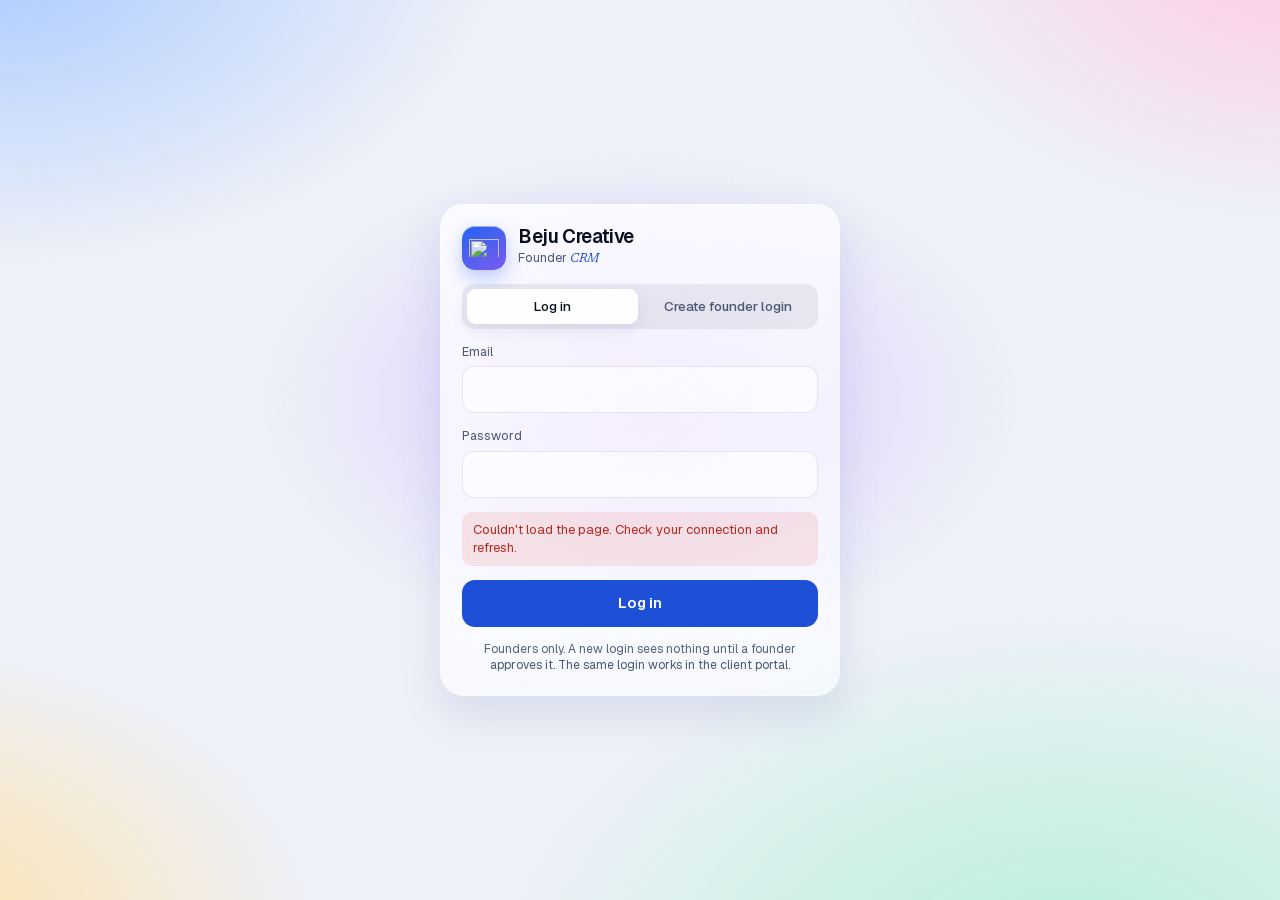
==== commit 21cd9ca1: "Founder CRM v2 preview refresh: five glass themes, ambient motion, phone tabs (work in progress) Co-" ====
--- a/crm-next/index.html
+++ b/crm-next/index.html
@@ -1,15 +1,15 @@
 <!doctype html>
-<html lang="en" data-theme="dark">
+<html lang="en" data-theme="frost" data-mode="light" data-motion="full">
 <head>
 <meta charset="utf-8">
 <meta name="viewport" content="width=device-width,initial-scale=1,viewport-fit=cover">
 <meta http-equiv="Content-Security-Policy" content="default-src 'self'; script-src 'self' https://cdn.jsdelivr.net; style-src 'self'; font-src 'self'; img-src 'self' data:; connect-src https://zfnpvcrnujxlycmqukqs.supabase.co wss://zfnpvcrnujxlycmqukqs.supabase.co; object-src 'none'; base-uri 'self'; form-action 'self'">
 <meta name="robots" content="noindex,nofollow">
-<meta name="color-scheme" content="dark light">
-<meta name="theme-color" content="#070805">
+<meta name="color-scheme" content="light dark">
+<meta name="theme-color" content="#eef1f8">
 <meta name="mobile-web-app-capable" content="yes">
 <meta name="apple-mobile-web-app-capable" content="yes">
-<meta name="apple-mobile-web-app-status-bar-style" content="black-translucent">
+<meta name="apple-mobile-web-app-status-bar-style" content="default">
 <meta name="apple-mobile-web-app-title" content="BEJÚ">
 <link rel="manifest" href="manifest.webmanifest">
 <link rel="apple-touch-icon" href="../apple-touch-icon.png">
@@ -17,7 +17,8 @@
 <link rel="icon" href="../favicon.ico">
 <link rel="preload" href="fonts/geist-latin.woff2" as="font" type="font/woff2" crossorigin>
 <link rel="preload" href="fonts/geist-mono.woff2" as="font" type="font/woff2" crossorigin>
-<link rel="stylesheet" href="crm.css?v=20261112h">
+<script src="theme.js?v=20261112j"></script>
+<link rel="stylesheet" href="crm.css?v=20261112j">
 </head>
 <body>
 <svg width="0" height="0" class="sprite" aria-hidden="true" focusable="false">
@@ -71,9 +72,9 @@
   <div class="gate-card">
     <div class="brandrow"><span class="logo"><img src="../beju-mark-sm.png" alt="" width="34" height="20"></span><div><b>Beju Creative</b><small>Founder <em class="sf">CRM</em></small></div></div>
     <h1 class="wait-h">This area is for the BEJÚ founders.</h1>
-    <p class="wait-p">Ask Simas to approve your account. Until then this page shows nothing.</p>
+    <p class="wait-p">Ask Simas to approve your account. Until then this page shows nothing. Your videos and orders are in the client portal.</p>
     <div class="tile wait-me"><span class="mut">Signed in as</span><b id="wait-email"></b></div>
-    <div class="wait-row"><button class="btn-ghost" id="wait-check" type="button">Check again</button><button class="btn-go" id="wait-out" type="button">Sign out</button></div>
+    <div class="wait-row"><a class="btn-go" id="wait-portal" href="https://bejucreative.digital/portal/">Go to the client portal</a><button class="btn-ghost" id="wait-check" type="button">Check again</button><button class="btn-ghost" id="wait-out" type="button">Sign out</button></div>
   </div>
 </main>
 
@@ -90,9 +91,9 @@
     <div class="top-tools">
       <button type="button" class="pal-btn" data-act="palette" aria-label="Search or jump (Command K)" title="Search leads, jump to a card, run an action"><svg aria-hidden="true"><use href="#i-search"/></svg><span>Search or jump</span><kbd class="kbd">⌘K</kbd></button>
       <button type="button" class="stat" id="stat" data-act="drill" data-k="sync" data-a=""><i class="pulse" id="stat-p"></i><b id="stat-t">Live</b><small id="stat-s"></small></button>
-      <button type="button" class="icon-btn hide-ph" data-act="theme" aria-label="Switch between BEJÚ dark and light" title="Switch theme"><svg><use href="#i-sun"/></svg></button>
+      <button type="button" class="icon-btn hide-ph" data-act="drill" data-k="look" data-a="" aria-label="Look: colour theme and motion" title="Look"><svg><use href="#i-sun"/></svg></button>
       <button type="button" class="icon-btn hide-ph" data-act="refresh" aria-label="Refresh now" title="Refresh now"><svg><use href="#i-refresh"/></svg></button>
-      <button type="button" class="icon-btn" data-act="drill" data-k="me" data-a="" aria-label="Your account: website, client portal, theme, password, sign out" title="Account"><svg><use href="#i-user"/></svg></button>
+      <button type="button" class="icon-btn" data-act="drill" data-k="me" data-a="" aria-label="Your account: website, client portal, look, motion, password, sign out" title="Account"><svg><use href="#i-user"/></svg></button>
       <button type="button" class="icon-btn hide-ph" data-act="signout" aria-label="Sign out" title="Sign out"><svg><use href="#i-out"/></svg></button>
     </div>
   </header>
@@ -147,7 +148,7 @@
 <noscript><p class="gate">This page needs JavaScript turned on.</p></noscript>
 
 <script src="https://cdn.jsdelivr.net/npm/@supabase/supabase-js@2.45.4/dist/umd/supabase.min.js" integrity="sha384-GFr3yTh5lJznCbZfpTtXnwboFsxqtTQoeTZCRHhE0579KrRmlCzen5AA8ohaB5ug" crossorigin="anonymous"></script>
-<script src="config.js?v=20261112h"></script>
-<script src="crm.js?v=20261112h"></script>
+<script src="config.js?v=20261112j"></script>
+<script src="crm.js?v=20261112j"></script>
 </body>
 </html>
--- a/crm-next/crm.css
+++ b/crm-next/crm.css
@@ -5,24 +5,34 @@
 @font-face{font-family:'Newsreader';font-style:italic;font-weight:300 500;font-display:swap;src:url(fonts/newsreader-italic-latin.woff2) format('woff2')}
 @font-face{font-family:'Geist Mono';font-style:normal;font-weight:300 700;font-display:swap;src:url(fonts/geist-mono.woff2) format('woff2')}
 
+/* Five liquid-glass looks. <html data-theme="frost|graphite|forest|ocean|sunset" data-mode="light|dark" data-motion="full|calm">
+   is set by theme.js before the first paint. This block is Frost (the default). [data-mode="dark"] below is Forest, the
+   BEJU brand; Graphite, Ocean and Sunset override the dark tokens near the end of this file. */
 :root{
   color-scheme:light;
-  --bg:#ffffff; --panel:#f3f3f5; --tile:#ffffff; --line:#e6e6ea; --line-2:#dcdce2;
-  --ink:#0e0e10; --ink-2:#3b3b42; --mute:#8b8b93; --faint:#c9c9d0;
-  --blue:#2f5cf5; --blue-2:#5c82ff; --blue-soft:#e7ecff;
-  --orange:#f2994a; --orange-soft:#fdeedd; --green:#2e9e6b; --green-soft:#e2f4eb; --red:#e5604d; --red-soft:#fce6e2;
-  --feat:#0e0e10; --feat-ink:#ffffff; --feat-mute:#9b9ba3; --feat-line:#2a2a30;
-  --shadow:0 1px 2px rgba(14,14,16,.05),0 4px 14px rgba(14,14,16,.04);
+  --bg:#eef1f8; --panel:rgba(20,30,60,.06); --tile:rgba(255,255,255,.62); --line:rgba(20,30,60,.10); --line-2:rgba(20,30,60,.18);
+  --ink:#0b1020; --ink-2:#2b3350; --mute:#4b5672; --faint:#9aa3bd;
+  --blue:#1d4fd7; --blue-2:#6f9bff; --blue-soft:rgba(47,107,255,.12);
+  --orange:#b85c08; --orange-soft:rgba(240,138,36,.16); --green:#0a6b43; --green-soft:rgba(18,145,92,.13); --red:#b52a1f; --red-soft:rgba(224,72,58,.12);
+  --feat:linear-gradient(150deg,rgba(255,255,255,.9),rgba(228,236,255,.6)); --feat-ink:#0b1020; --feat-mute:#4b5672; --feat-line:rgba(20,30,60,.13);
+  --shadow:inset 0 1px 0 rgba(255,255,255,.9),0 6px 18px rgba(40,60,120,.09);
   --r-card:24px; --r-tile:13px; --gap:16px;
   --sans:'Geist',ui-sans-serif,system-ui,-apple-system,'Segoe UI',Roboto,sans-serif;
   --mono:'Geist Mono',ui-monospace,'SF Mono',Menlo,Consolas,monospace;
   --ease:cubic-bezier(.2,.8,.2,1);
   --serif:'Newsreader','Times New Roman',serif;
   --spring:linear(0,.009,.035 2.1%,.141 4.4%,.723 12.9%,.938 16.7%,1.017,1.077,1.121,1.149 24.3%,1.159,1.163,1.161,1.154 29.9%,1.129 32.8%,1.051 39.6%,1.017 43.1%,.991,.977 51%,.974 53.8%,.975 57.1%,.997 69.8%,1.003 76.9%,1.004 83.8%,1);
-  --card:var(--panel); --edge:none; --on-accent:#ffffff; --cta:var(--blue); --cta-ink:#ffffff; --focus:var(--blue); --key:var(--ink); --signal:var(--blue); --live:var(--green);
-  --hero:var(--tile); --glow:rgba(47,92,245,.16); --glow-2:rgba(47,92,245,.5); --over:rgba(255,255,255,.94); --purple:#8b6cf0;
-}
-:root[data-theme="dark"]{
+  /* glass = highlight layer, tint = body of the pane, tint-lite = the pane when it is not blurred (phones, slow machines) */
+  --glass:linear-gradient(150deg,rgba(255,255,255,.62),rgba(255,255,255,.2)); --tint:rgba(255,255,255,.42); --tint-lite:rgba(255,255,255,.72);
+  --card:var(--glass),var(--tint); --blurv:blur(22px) saturate(170%);
+  --edge:inset 0 1px 0 rgba(255,255,255,.95),inset 0 -1px 0 rgba(255,255,255,.4),0 18px 40px rgba(60,80,160,.13);
+  --rim-a:rgba(255,255,255,.95); --rim-b:rgba(140,170,255,.5); --sheen:rgba(255,255,255,.75); --solid:#f4f6fb; --scrim:rgba(30,40,80,.26);
+  --on-accent:#ffffff; --cta:#1d4fd7; --cta-ink:#ffffff; --focus:#1d4fd7; --key:#1d4fd7; --signal:#1d4fd7; --live:#0e9460;
+  --hero:linear-gradient(140deg,rgba(255,255,255,.8),rgba(255,255,255,.44)); --glow:rgba(255,255,255,.7); --glow-2:rgba(47,107,255,.55); --over:rgba(255,255,255,.66); --purple:#6a4ce0;
+  --logo:linear-gradient(150deg,#2463f0,#7a5cf0);
+  --bd:radial-gradient(40% 36% at 14% 10%,#a9c9ff 0,transparent 70%),radial-gradient(36% 34% at 88% 8%,#ffc6e0 0,transparent 70%),radial-gradient(44% 40% at 74% 92%,#b4f0d6 0,transparent 72%),radial-gradient(34% 32% at 8% 88%,#ffe0a6 0,transparent 70%),radial-gradient(30% 28% at 50% 46%,#d9ccff 0,transparent 70%);
+}
+:root[data-mode="dark"]{
   color-scheme:dark;
   --bg:#070805; --panel:rgba(255,255,255,.06); --tile:rgba(255,255,255,.045); --line:rgba(255,255,255,.09); --line-2:rgba(255,255,255,.16);
   --ink:#F7F5EC; --ink-2:#D3DAD1; --mute:#A9B4AB; --faint:#647067;
@@ -30,11 +40,14 @@
   --orange:#D9B45A; --orange-soft:rgba(217,180,90,.16); --green:#5ACB8A; --green-soft:rgba(68,184,116,.16); --red:#F0806C; --red-soft:rgba(240,128,108,.16);
   --feat:radial-gradient(130% 120% at 0% 0%,#1C8A57 0%,#123A2A 42%,#0D1009 100%); --feat-ink:#F7F5EC; --feat-mute:#B9C6BC; --feat-line:rgba(255,255,255,.16);
   --shadow:inset 0 1px 0 rgba(255,255,255,.05),0 10px 30px rgba(0,0,0,.35);
-  --card:linear-gradient(160deg,rgba(255,255,255,.085),rgba(255,255,255,.02) 55%),rgba(12,20,17,.72);
-  --edge:inset 0 1px 0 rgba(255,255,255,.14),inset 0 -1px 0 rgba(0,0,0,.35),inset 0 0 0 1px rgba(255,255,255,.07);
+  --glass:linear-gradient(160deg,rgba(255,255,255,.085),rgba(255,255,255,.02) 55%); --tint:rgba(12,20,17,.6); --tint-lite:rgba(12,20,17,.86);
+  --edge:inset 0 1px 0 rgba(255,255,255,.14),inset 0 -1px 0 rgba(0,0,0,.35),inset 0 0 0 1px rgba(255,255,255,.06),0 18px 40px rgba(0,0,0,.28);
+  --rim-a:rgba(255,255,255,.26); --rim-b:rgba(255,211,92,.2); --sheen:rgba(255,255,255,.08); --solid:#0B110D; --scrim:rgba(4,8,6,.55);
   --on-accent:#06140C; --cta:#FFD35C; --cta-ink:#191205; --focus:#FFD35C; --key:#FFD35C; --signal:#FFD35C; --live:#FFD35C;
-  --hero:radial-gradient(90% 140% at 0% 0%,rgba(28,138,87,.55) 0%,rgba(18,58,42,.5) 38%,rgba(13,16,9,.6) 100%),rgba(12,20,17,.8);
-  --glow:rgba(255,211,92,.10); --glow-2:rgba(255,211,92,.6); --over:rgba(9,14,11,.94); --purple:#7E9A36;
+  --hero:radial-gradient(90% 140% at 0% 0%,rgba(28,138,87,.55) 0%,rgba(18,58,42,.5) 38%,rgba(13,16,9,.6) 100%),rgba(12,20,17,.66);
+  --glow:rgba(255,211,92,.10); --glow-2:rgba(255,211,92,.6); --over:rgba(9,14,11,.74); --purple:#7E9A36;
+  --logo:linear-gradient(160deg,#1C8A57,#123A2A);
+  --bd:radial-gradient(38% 34% at 18% 12%,rgba(28,138,87,.34),transparent 70%),radial-gradient(30% 30% at 86% 8%,rgba(255,211,92,.10),transparent 70%),radial-gradient(44% 40% at 70% 92%,rgba(18,58,42,.6),transparent 72%),radial-gradient(30% 30% at 8% 86%,rgba(126,154,54,.16),transparent 70%);
 }
 *,*::before,*::after{box-sizing:border-box}
 [hidden]{display:none!important}
@@ -60,10 +73,10 @@
 .brandrow{display:flex;align-items:center;gap:12px}
 .brandrow b{display:block;font-size:19px;font-weight:600;letter-spacing:-.02em;line-height:1.1}
 .brandrow small{color:var(--mute);font-size:12.5px}
-.logo{width:44px;height:44px;border-radius:13px;background:var(--blue);display:grid;place-items:center;flex:none;box-shadow:0 6px 16px var(--glow-2)}
+.logo{width:44px;height:44px;border-radius:13px;background:var(--logo);display:grid;place-items:center;flex:none;box-shadow:0 6px 16px var(--glow-2)}
 .logo img{display:block;width:30px;height:auto}
 .seg{display:grid;grid-auto-flow:column;grid-auto-columns:1fr;background:var(--bg);border:1px solid var(--line);border-radius:12px;padding:4px;gap:4px}
-:root:not([data-theme="dark"]) .seg{background:#e9e9ed;border-color:transparent}
+:root[data-mode="light"] .seg{background:rgba(20,30,60,.07);border-color:transparent}
 .seg button{padding:8px 10px;border-radius:9px;color:var(--mute);font-weight:500;font-size:13.5px;transition:background-color .2s,color .2s,box-shadow .2s;white-space:nowrap}
 .seg button.on{background:var(--tile);color:var(--ink);box-shadow:var(--shadow)}
 .fld{display:grid;gap:6px;font-size:12.5px;color:var(--mute)}
@@ -112,8 +125,8 @@
 .stack{display:grid;grid-template-columns:minmax(0,1fr);gap:8px}
 .chip{font-family:var(--sans);letter-spacing:0;display:inline-flex;align-items:center;gap:5px;font-size:11.5px;font-weight:500;border-radius:999px;padding:3px 8px;background:var(--panel);color:var(--ink-2);white-space:nowrap}
 .tile .chip{background:var(--panel)}
-.chip.b{background:var(--blue-soft);color:var(--blue)} .chip.o{background:var(--orange-soft);color:#c26c16} .chip.g{background:var(--green-soft);color:var(--green)} .chip.r{background:var(--red-soft);color:var(--red)}
-:root[data-theme="dark"] .chip.o{color:var(--orange)}
+.chip.b{background:var(--blue-soft);color:var(--blue)} .chip.o{background:var(--orange-soft);color:#8f4a05} .chip.g{background:var(--green-soft);color:var(--green)} .chip.r{background:var(--red-soft);color:var(--red)}
+:root[data-mode="dark"] .chip.o{color:var(--orange)}
 .delta{display:inline-flex;align-items:center;gap:6px;font-family:var(--mono);font-size:12.5px;font-weight:500;background:var(--tile);border:1px solid var(--line);border-radius:10px;padding:6px 10px;box-shadow:var(--shadow)}
 .tri{width:0;height:0;border-left:5px solid transparent;border-right:5px solid transparent;border-bottom:8px solid currentColor}
 .dn .tri{transform:rotate(180deg)}
@@ -153,8 +166,8 @@
 .row-end{text-align:right;flex:none;font-family:var(--mono);font-weight:500;font-size:13.5px;letter-spacing:-.02em}
 .row-end small{display:block;font-family:var(--sans);font-weight:400;color:var(--mute);font-size:11px;white-space:nowrap}
 .av{width:36px;height:36px;border-radius:10px;border:1px solid var(--line);background:var(--bg);display:grid;place-items:center;font-size:11.5px;font-weight:600;color:var(--blue);flex:none;letter-spacing:.02em}
-.av.hot{background:var(--orange-soft);color:#c26c16;border-color:transparent}
-:root[data-theme="dark"] .av.hot{color:var(--orange)}
+.av.hot{background:var(--orange-soft);color:#8f4a05;border-color:transparent}
+:root[data-mode="dark"] .av.hot{color:var(--orange)}
 .it{width:36px;height:36px;border-radius:10px;display:grid;place-items:center;color:var(--on-accent);background:var(--c,var(--blue));flex:none}
 .it.c-ink{color:var(--bg)} .it.c-grey{background:var(--mute)}
 .it svg{width:18px;height:18px;fill:none;stroke:currentColor;stroke-width:2;stroke-linecap:round;stroke-linejoin:round}
@@ -300,7 +313,7 @@
 .offline{position:fixed;left:50%;bottom:18px;transform:translateX(-50%);background:#141416;color:#fff;border-radius:99px;padding:8px 14px;font-size:12.5px;z-index:30;box-shadow:0 10px 26px rgba(0,0,0,.3)}
 
 /* ---------- drawer ---------- */
-.scrim{position:fixed;inset:0;background:rgba(4,8,6,.5);z-index:60;opacity:0;transition:opacity .3s}
+.scrim{position:fixed;inset:0;background:var(--scrim);z-index:60;opacity:0;transition:opacity .3s}
 .scrim.on{opacity:1}
 .drawer{position:fixed;top:0;right:0;bottom:0;width:min(460px,100%);background:var(--bg);z-index:61;transform:translateX(102%);transition:transform .38s var(--ease);display:flex;flex-direction:column;box-shadow:-18px 0 50px rgba(0,0,0,.18)}
 .drawer.on{transform:none}
@@ -353,22 +366,21 @@
    v2 (2026-11-12): website brand skin, top bar, hero, live, portal zone
    ====================================================================== */
 em.sf{font-family:var(--serif);font-style:italic;font-weight:400;letter-spacing:-.01em;color:var(--key)}
-:root[data-theme="dark"] body{background:var(--bg)}
-/* atmosphere: slow aurora + grain behind everything (brand theme only) */
+/* atmosphere: a slow colour drift behind everything (each look has its own --bd), plus grain on the dark looks */
 body::before,body::after{content:"";position:fixed;inset:0;pointer-events:none;z-index:-1}
-:root[data-theme="dark"] body::before{inset:-20%;background:radial-gradient(38% 34% at 18% 12%,rgba(28,138,87,.34),transparent 70%),radial-gradient(30% 30% at 86% 8%,rgba(255,211,92,.10),transparent 70%),radial-gradient(44% 40% at 70% 92%,rgba(18,58,42,.6),transparent 72%),radial-gradient(30% 30% at 8% 86%,rgba(126,154,54,.16),transparent 70%);animation:aurora 38s ease-in-out infinite alternate;will-change:transform}
-:root[data-theme="dark"] body::after{background-image:url("data:image/svg+xml,%3Csvg xmlns='http://www.w3.org/2000/svg' width='160' height='160'%3E%3Cfilter id='n'%3E%3CfeTurbulence type='fractalNoise' baseFrequency='.9' numOctaves='2' stitchTiles='stitch'/%3E%3CfeColorMatrix values='0 0 0 0 1 0 0 0 0 1 0 0 0 0 1 0 0 0 .5 0'/%3E%3C/filter%3E%3Crect width='160' height='160' filter='url(%23n)' opacity='.5'/%3E%3C/svg%3E");opacity:.07;mix-blend-mode:overlay}
+body::before{inset:-20%;background:var(--bd);animation:aurora 38s ease-in-out infinite alternate;will-change:transform}
+:root[data-mode="dark"] body::after{background-image:url("data:image/svg+xml,%3Csvg xmlns='http://www.w3.org/2000/svg' width='160' height='160'%3E%3Cfilter id='n'%3E%3CfeTurbulence type='fractalNoise' baseFrequency='.9' numOctaves='2' stitchTiles='stitch'/%3E%3CfeColorMatrix values='0 0 0 0 1 0 0 0 0 1 0 0 0 0 1 0 0 0 .5 0'/%3E%3C/filter%3E%3Crect width='160' height='160' filter='url(%23n)' opacity='.5'/%3E%3C/svg%3E");opacity:.07;mix-blend-mode:overlay}
 @keyframes aurora{0%{transform:translate3d(-2%,-1%,0) rotate(0deg) scale(1)}50%{transform:translate3d(3%,2%,0) rotate(4deg) scale(1.06)}100%{transform:translate3d(-1%,3%,0) rotate(-3deg) scale(1.03)}}
-:root[data-theme="dark"] .logo{background:linear-gradient(160deg,#1C8A57,#123A2A);box-shadow:inset 0 1px 0 rgba(255,255,255,.25),0 8px 20px rgba(0,0,0,.45)}
-:root[data-theme="dark"] .brand,:root[data-theme="dark"] .chart-card{background:var(--card);border-color:transparent}
-:root[data-theme="dark"] .ring .pr{stroke:var(--signal)}
-:root[data-theme="dark"] .tile{box-shadow:inset 0 1px 0 rgba(255,255,255,.05)}
-:root[data-theme="dark"] button.tile:hover,:root[data-theme="dark"] .tile.tap:hover{box-shadow:inset 0 1px 0 rgba(255,255,255,.1),0 12px 28px rgba(0,0,0,.4);border-color:var(--line-2);background:rgba(255,255,255,.07)}
-:root[data-theme="dark"] .xl .on{color:var(--signal)}
-:root[data-theme="dark"] .drawer{background:#0A0F0B}
-:root[data-theme="dark"] .seg button.on,:root[data-theme="dark"] .rng button.on{background:rgba(255,255,255,.12);box-shadow:inset 0 1px 0 rgba(255,255,255,.12)}
-:root[data-theme="dark"] .sw::after{background:#F7F5EC}
-:root[data-theme="dark"] .export i{background:var(--signal)}
+:root[data-mode="dark"] .logo{box-shadow:inset 0 1px 0 rgba(255,255,255,.25),0 8px 20px rgba(0,0,0,.45)}
+.brand,.chart-card{background:var(--card);border-color:transparent}
+:root[data-mode="dark"] .ring .pr{stroke:var(--signal)}
+:root[data-mode="dark"] .tile{box-shadow:inset 0 1px 0 rgba(255,255,255,.05)}
+:root[data-mode="dark"] button.tile:hover,:root[data-mode="dark"] .tile.tap:hover{box-shadow:inset 0 1px 0 rgba(255,255,255,.1),0 12px 28px rgba(0,0,0,.4);border-color:var(--line-2);background:rgba(255,255,255,.07)}
+:root[data-mode="dark"] .xl .on{color:var(--signal)}
+.drawer{background:var(--solid);background:color-mix(in srgb,var(--solid) 88%,transparent);-webkit-backdrop-filter:var(--blurv);backdrop-filter:var(--blurv)}
+:root[data-mode="dark"] .seg button.on,:root[data-mode="dark"] .rng button.on{background:rgba(255,255,255,.12);box-shadow:inset 0 1px 0 rgba(255,255,255,.12)}
+:root[data-mode="dark"] .sw::after{background:#F7F5EC}
+:root[data-mode="dark"] .export i{background:var(--signal)}
 
 /* pointer spotlight + border glow on every card (vars set from one pointermove listener) */
 .card::before,.hero::before{content:"";position:absolute;inset:0;border-radius:inherit;background:radial-gradient(320px circle at var(--mx,50%) var(--my,0%),var(--glow),transparent 62%);opacity:0;transition:opacity .35s;pointer-events:none}
@@ -402,7 +414,7 @@
 
 /* ---------- hero band ---------- */
 .hero{position:relative;border-radius:28px;background:var(--hero);box-shadow:var(--edge);border:1px solid var(--line);padding:26px 28px 0;margin-bottom:var(--gap);overflow:hidden;animation:rise .8s var(--ease) backwards}
-:root[data-theme="dark"] .hero{border-color:transparent}
+.hero{border-color:transparent}
 .hero-top{display:grid;grid-template-columns:minmax(0,1.15fr) minmax(0,1fr);gap:26px;align-items:end}
 .hero-h{font-size:14px;color:var(--mute);display:flex;align-items:center;gap:10px;flex-wrap:wrap}
 .hero-h b{color:var(--ink);font-weight:500}
@@ -455,9 +467,9 @@
 .xp:hover{color:var(--ink);background:var(--panel)}
 .xp svg{width:14px;height:14px;fill:none;stroke:currentColor;stroke-width:2;stroke-linecap:round;stroke-linejoin:round}
 .ch .xp{margin-left:auto}.ch .cx+.xp{margin-left:0}
-.veil{position:fixed;inset:0;z-index:50;background:rgba(4,8,6,.55);backdrop-filter:blur(6px);-webkit-backdrop-filter:blur(6px);display:grid;place-items:center;padding:20px;animation:fade .25s ease both}
+.veil{position:fixed;inset:0;z-index:50;background:var(--scrim);backdrop-filter:blur(6px);-webkit-backdrop-filter:blur(6px);display:grid;place-items:center;padding:20px;animation:fade .25s ease both}
 .modal{width:min(920px,100%);max-height:min(86dvh,900px);display:flex;flex-direction:column;background:var(--bg);border:1px solid var(--line);border-radius:26px;box-shadow:0 30px 80px rgba(0,0,0,.45);animation:pop .4s var(--ease) both;overflow:hidden}
-:root[data-theme="dark"] .modal{background:#0B110D}
+.modal{background:var(--solid);background:color-mix(in srgb,var(--solid) 88%,transparent);-webkit-backdrop-filter:var(--blurv);backdrop-filter:var(--blurv)}
 .modal.sm{width:min(480px,100%)}
 @keyframes pop{from{opacity:0;transform:translateY(14px) scale(.97)}}
 .modal-top{display:flex;justify-content:space-between;align-items:center;gap:12px;padding:18px 20px 10px}
@@ -465,7 +477,7 @@
 .modal-body{overflow-y:auto;padding:6px 20px 22px;overscroll-behavior:contain}
 .tbl{width:100%;border-collapse:collapse;font-size:13px}
 .tbl th{font-weight:400;color:var(--mute);text-align:right;padding:6px 8px;font-size:11.5px;position:sticky;top:0;background:var(--bg)}
-:root[data-theme="dark"] .tbl th{background:#0B110D}
+.tbl th{background:var(--solid)}
 .tbl td{padding:7px 8px;text-align:right;font-family:var(--mono);border-top:1px solid var(--line);white-space:nowrap}
 .tbl th:first-child,.tbl td:first-child{text-align:left;font-family:var(--sans)}
 .tbl .mb{display:block;height:5px;border-radius:9px;background:var(--blue);width:var(--w,0%);min-width:2px;margin-top:4px}
@@ -476,7 +488,7 @@
 .dlg .sees{background:var(--panel);border-radius:14px;padding:11px 13px;font-size:13px;color:var(--ink-2)}
 .dlg .sees small{display:block;color:var(--mute);font-size:11.5px;margin-bottom:3px}
 .dlg .warn{background:var(--orange-soft);color:var(--orange);border-radius:14px;padding:10px 13px;font-size:13px}
-:root:not([data-theme="dark"]) .dlg .warn{color:#a35a10}
+:root[data-mode="light"] .dlg .warn{color:#8f4a05}
 .dlg .fld select,.dlg .fld textarea{background:var(--tile);border:1px solid var(--line);border-radius:12px;padding:11px 12px;font:inherit;font-size:14.5px;color:var(--ink);outline:none;width:100%}
 .dlg .fld textarea{min-height:74px;resize:vertical}
 .dlg .fld select:focus,.dlg .fld textarea:focus{border-color:var(--focus)}
@@ -539,14 +551,14 @@
 .rev .gl{stroke:var(--line);stroke-width:1;vector-effect:non-scaling-stroke;stroke-dasharray:3 4}
 .rev .goal{fill:none;stroke:var(--faint);stroke-width:1.6;vector-effect:non-scaling-stroke;stroke-dasharray:2 5;stroke-linecap:round}
 .rev .act{fill:none;stroke:var(--key);stroke-width:2.6;vector-effect:non-scaling-stroke;stroke-linecap:round;stroke-linejoin:round}
-:root:not([data-theme="dark"]) .rev .act{stroke:var(--blue)}
+:root[data-mode="light"] .rev .act{stroke:var(--blue)}
 .rev .proj{fill:none;stroke:var(--blue);stroke-width:2;vector-effect:non-scaling-stroke;stroke-dasharray:5 6;stroke-linecap:round}
 .rev .ar{fill:url(#g-rev);opacity:.9}
 .rev svg{animation:reveal 1.6s var(--ease) .15s both}
 .rev .lab{position:absolute;right:0;font-family:var(--mono);font-size:10.5px;color:var(--mute);transform:translateY(-50%);background:var(--over);border-radius:6px;padding:1px 6px;top:var(--y,0%)}
 .rev .lab.k{color:var(--ink)}
 .rev .dotn{position:absolute;left:var(--x,0%);top:var(--y,0%);width:10px;height:10px;margin:-5px 0 0 -5px;border-radius:50%;background:var(--key);box-shadow:0 0 0 4px var(--glow)}
-:root:not([data-theme="dark"]) .rev .dotn{background:var(--blue)}
+:root[data-mode="light"] .rev .dotn{background:var(--blue)}
 
 /* ---------- client portal zone ---------- */
 .pt{padding:12px 13px;display:grid;gap:8px}
@@ -565,12 +577,12 @@
 .due{font-family:var(--mono);font-size:11.5px;color:var(--mute);white-space:nowrap}
 .due.late{color:var(--red);font-weight:600}
 .chip.w{background:var(--orange-soft);color:var(--orange)}
-:root:not([data-theme="dark"]) .chip.w{color:#a35a10}
+:root[data-mode="light"] .chip.w{color:#8f4a05}
 
 /* ---------- command palette ---------- */
-.pal-w{position:fixed;inset:0;z-index:70;background:rgba(4,8,6,.5);backdrop-filter:blur(6px);-webkit-backdrop-filter:blur(6px);display:grid;justify-items:center;align-items:start;padding:12vh 16px 16px;animation:fade .2s ease both}
+.pal-w{position:fixed;inset:0;z-index:70;background:var(--scrim);backdrop-filter:blur(6px);-webkit-backdrop-filter:blur(6px);display:grid;justify-items:center;align-items:start;padding:12vh 16px 16px;animation:fade .2s ease both}
 .pal{width:min(600px,100%);background:var(--bg);border:1px solid var(--line-2);border-radius:20px;box-shadow:0 30px 80px rgba(0,0,0,.5);overflow:hidden;animation:pop .32s var(--ease) both}
-:root[data-theme="dark"] .pal{background:#0B110D}
+.pal{background:var(--solid);background:color-mix(in srgb,var(--solid) 88%,transparent);-webkit-backdrop-filter:var(--blurv);backdrop-filter:var(--blurv)}
 .pal-in{display:flex;align-items:center;gap:10px;padding:14px 16px;border-bottom:1px solid var(--line)}
 .pal-in svg{width:18px;height:18px;fill:none;stroke:var(--mute);stroke-width:2;stroke-linecap:round;flex:none}
 .pal-in input{flex:1;min-width:0;background:none;border:0;outline:none;font-size:16px;color:var(--ink)}
@@ -599,7 +611,7 @@
 .sk{max-width:1720px;margin:0 auto;display:grid;gap:16px;grid-template-columns:repeat(4,minmax(0,1fr))}
 .sk i{display:block;border-radius:24px;background:var(--panel);position:relative;overflow:hidden;height:200px}
 .sk i::after{content:"";position:absolute;inset:0;background:linear-gradient(100deg,transparent 20%,rgba(255,255,255,.09) 45%,transparent 70%);transform:translateX(-100%);animation:shim 1.5s ease-in-out infinite}
-:root:not([data-theme="dark"]) .sk i::after{background:linear-gradient(100deg,transparent 20%,rgba(255,255,255,.75) 45%,transparent 70%)}
+:root[data-mode="light"] .sk i::after{background:linear-gradient(100deg,transparent 20%,rgba(255,255,255,.75) 45%,transparent 70%)}
 .sk i.a{grid-column:1/-1;height:230px;border-radius:28px}.sk i.b{height:260px}.sk i.c{height:150px}
 @keyframes shim{to{transform:translateX(100%)}}
 @media (max-width:840px){.sk{grid-template-columns:repeat(2,minmax(0,1fr))}.boot{padding:16px}}
@@ -694,7 +706,7 @@
 .act{display:inline-flex;align-items:center;gap:6px;text-decoration:none;white-space:nowrap} .act .ic{width:14px;height:14px}
 .fe{animation:none} .fe.new{animation:slidein .5s var(--ease) backwards}
 .stop-k{stop-color:var(--key);stop-opacity:.28} .stop-kb{stop-color:var(--key);stop-opacity:0}
-:root:not([data-theme="dark"]) .stop-k,:root:not([data-theme="dark"]) .stop-kb{stop-color:var(--blue)}
+:root[data-mode="light"] .stop-k,:root[data-mode="light"] .stop-kb{stop-color:var(--blue)}
 @media (min-width:840px){.stack.two{grid-template-columns:repeat(2,minmax(0,1fr));align-items:start}}
 /* change pulse after a data refresh + shared-element drill transition + staggered lists */
 .card.chg{animation:chg 1.6s var(--ease)}
@@ -736,7 +748,7 @@
 .thb{display:grid;justify-items:center;gap:12px;border-radius:12px;padding:2px 10px} .thb svg{width:22px;height:22px}
 .hero-top{align-items:center}
 
-:root:not([data-theme="dark"]) .feat em.sf{color:var(--feat-ink)}
+:root[data-mode="light"] .feat em.sf{color:var(--feat-ink)}
 .toasts{bottom:max(18px,env(safe-area-inset-bottom))}
 
 .vtb{display:block;font-weight:600;font-size:14px;letter-spacing:-.01em;text-align:left;border-radius:6px;overflow-wrap:anywhere} .vtb:hover{color:var(--blue)} .itb{border-radius:10px;flex:none;transition:transform .3s var(--spring)} .itb:hover{transform:scale(1.08)}
@@ -758,14 +770,14 @@
   .tabs button{display:grid;justify-items:center;align-content:center;gap:3px;min-height:52px;font-size:10.5px;font-weight:500;color:var(--mute);border-radius:14px;position:relative;transition:color .2s,background-color .2s,transform .2s var(--ease)}
   .tabs button:active{transform:scale(.94)}
   .tabs button.on{color:var(--ink);background:var(--panel)} .tabs button.on svg{stroke:var(--key)}
-  :root:not([data-theme="dark"]) .tabs button.on svg{stroke:var(--blue)}
+  :root[data-mode="light"] .tabs button.on svg{stroke:var(--blue)}
   .tabs svg{width:21px;height:21px;fill:none;stroke:currentColor;stroke-width:1.9;stroke-linecap:round;stroke-linejoin:round}
   .tabs i{position:absolute;top:5px;left:calc(50% + 6px);min-width:17px;height:17px;border-radius:99px;background:var(--red);color:#fff;font:600 10px/17px var(--mono);font-style:normal;text-align:center;padding:0 4px}
   html[data-tab="home"] .card:not([data-tab="home"]),html[data-tab="money"] .card:not([data-tab="money"]),html[data-tab="leads"] .card:not([data-tab="leads"]),html[data-tab="outreach"] .card:not([data-tab="outreach"]),html[data-tab="clients"] .card:not([data-tab="clients"]){display:none}
   html:not([data-tab="home"]) .hero{display:none} html:not([data-tab="clients"]) .zone-h{display:none}
   .zone-h{font-size:22px;margin:8px 2px 12px} .zone-h span{flex-basis:100%}
   /* compact header */
-  .top{top:calc(6px + env(safe-area-inset-top));gap:6px;padding:5px 6px;margin-bottom:12px;border-radius:18px;background:var(--over);backdrop-filter:none;-webkit-backdrop-filter:none}
+  .top{top:calc(6px + env(safe-area-inset-top));gap:6px;padding:5px 6px;margin-bottom:12px;border-radius:18px;background:var(--over)}
   .top-brand span:last-child,.top-nav,.hide-ph,.stat b,.stat small,.pal-btn span,.pal-btn .kbd{display:none}
   .top-brand .logo{width:38px;height:38px}
   .ownr{display:grid;margin-right:auto;padding:3px;border-radius:12px} .ownr button{padding:0 9px;min-height:38px;font-size:12.5px}
@@ -802,19 +814,19 @@
   .dlgv{align-items:end;height:var(--vvh,100dvh);bottom:auto}
   #dlg .modal{width:100%;max-height:calc(var(--vvh,100dvh) - 12px);border-radius:22px 22px 0 0;animation:sheet .34s var(--ease) backwards}
   .dlg-row{position:sticky;bottom:0;background:var(--bg);padding:10px 0 calc(10px + env(safe-area-inset-bottom));margin-bottom:-12px}
-  :root[data-theme="dark"] .dlg-row{background:#0B110D}
+  .dlg-row{background:var(--solid)}
   .pal-w{padding:calc(8px + env(safe-area-inset-top)) 8px 8px;height:var(--vvh,100dvh);bottom:auto;backdrop-filter:none;-webkit-backdrop-filter:none}
   .pal-list{max-height:calc(var(--vvh,100dvh) - 150px)} .pal-i{min-height:46px} .pal-foot{display:none}
   .cv-tools{position:sticky;top:-4px;z-index:2;background:var(--bg);border-radius:12px;padding:6px 0}
-  :root[data-theme="dark"] .cv-tools{background:#0A0F0B}
+  .cv-tools{background:var(--solid)}
   .cv-m{max-width:92%}
-  .toasts{left:10px;right:10px;width:auto;bottom:calc(84px + env(safe-area-inset-bottom))} .toast{backdrop-filter:none;-webkit-backdrop-filter:none}
+  .toasts{left:10px;right:10px;width:auto;bottom:calc(84px + env(safe-area-inset-bottom))}
   .gate{padding:16px 12px;align-items:start;padding-top:calc(8vh + env(safe-area-inset-top))}
   .boot{padding:12px} .sk{grid-template-columns:minmax(0,1fr)} .sk i.a{height:300px}
   .stack.two{grid-template-columns:minmax(0,1fr)}
   /* lighter visuals */
-  :root[data-theme="dark"] body::before{animation:none;inset:0;background:radial-gradient(70% 34% at 20% 0%,rgba(28,138,87,.3),transparent 70%),radial-gradient(60% 30% at 100% 100%,rgba(18,58,42,.5),transparent 72%)}
-  :root[data-theme="dark"] body::after{display:none}
+  body::before{animation:none;inset:0}
+  body::after{display:none}
   .card::before,.card::after,.hero::before,.hero::after{display:none}
   .card{animation-duration:.45s}
 }
@@ -844,3 +856,135 @@
   .tblw .lk{display:inline-flex;align-items:center;min-height:44px;padding:0;margin:0}
   .dr-navr .act{min-width:44px;justify-content:center}
 }
+@media (max-width:600px){.trk-w{min-height:48px;padding:18px 0 6px}.wk button{position:relative}.wk button::after{content:"";position:absolute;left:0;right:0;bottom:0;height:max(44px,100%)}.cx button.lk{min-width:44px}button.chip::after{inset:-12px -14px}}
+
+/* ======================================================================
+   Liquid glass. Frost is the :root block at the top, Forest is [data-mode="dark"];
+   Graphite, Ocean and Sunset override the dark tokens here.
+   ====================================================================== */
+:root[data-theme="graphite"]{
+  --bg:#0b0c0e; --ink:#f4f5f7; --ink-2:#d0d3da; --mute:#a6abb6; --faint:#5b606b;
+  --blue:#8ab4ff; --blue-2:#c9dcff; --blue-soft:rgba(138,180,255,.16);
+  --orange:#f2b266; --orange-soft:rgba(242,178,102,.16); --green:#5fd39a; --green-soft:rgba(95,211,154,.15); --red:#ff8674; --red-soft:rgba(255,134,116,.16);
+  --feat:linear-gradient(150deg,rgba(255,255,255,.2),rgba(255,255,255,.05)),rgba(21,23,27,.72); --feat-ink:#f4f5f7; --feat-mute:#b6bbc6;
+  --glass:linear-gradient(160deg,rgba(255,255,255,.11),rgba(255,255,255,.03) 55%); --tint:rgba(22,24,28,.56); --tint-lite:rgba(22,24,28,.86);
+  --rim-a:rgba(255,255,255,.32); --rim-b:rgba(138,180,255,.22); --solid:#131518; --scrim:rgba(4,5,8,.55);
+  --on-accent:#0b0c0e; --cta:#f4f5f7; --cta-ink:#0b0c0e; --focus:#8ab4ff; --key:#f4f5f7; --signal:#8ab4ff; --live:#5fd39a;
+  --hero:linear-gradient(140deg,rgba(255,255,255,.14),rgba(255,255,255,.03)),rgba(20,22,26,.6);
+  --glow:rgba(255,255,255,.10); --glow-2:rgba(138,180,255,.6); --over:rgba(14,15,18,.72); --purple:#b7a2ff;
+  --logo:linear-gradient(160deg,#4a4f5c,#1a1c21);
+  --bd:radial-gradient(40% 36% at 16% 8%,rgba(120,140,180,.36),transparent 70%),radial-gradient(36% 34% at 88% 12%,rgba(255,255,255,.10),transparent 70%),radial-gradient(44% 40% at 70% 94%,rgba(80,90,120,.42),transparent 72%),radial-gradient(30% 30% at 6% 88%,rgba(138,180,255,.12),transparent 70%);
+}
+:root[data-theme="ocean"]{
+  --bg:#041226; --ink:#f2f8ff; --ink-2:#cfe0f5; --mute:#a3b9d4; --faint:#4f6787;
+  --blue:#4cc3ff; --blue-2:#a5e4ff; --blue-soft:rgba(76,195,255,.16);
+  --orange:#ffc66e; --orange-soft:rgba(255,198,110,.16); --green:#5fe0b0; --green-soft:rgba(95,224,176,.15); --red:#ff8d7e; --red-soft:rgba(255,141,126,.16);
+  --feat:radial-gradient(130% 120% at 0% 0%,#1b6fd6 0%,#0b3a8a 45%,#061a3d 100%); --feat-ink:#f2f8ff; --feat-mute:#bcd2ec;
+  --glass:linear-gradient(160deg,rgba(160,210,255,.14),rgba(160,210,255,.03) 55%); --tint:rgba(8,26,54,.56); --tint-lite:rgba(8,26,54,.86);
+  --edge:inset 0 1px 0 rgba(190,225,255,.2),inset 0 -1px 0 rgba(0,0,0,.35),inset 0 0 0 1px rgba(160,210,255,.07),0 18px 40px rgba(0,16,50,.42);
+  --rim-a:rgba(190,230,255,.38); --rim-b:rgba(127,227,255,.22); --solid:#081c3a; --scrim:rgba(2,8,20,.58);
+  --on-accent:#04203a; --cta:#7fe3ff; --cta-ink:#04203a; --focus:#7fe3ff; --key:#7fe3ff; --signal:#7fe3ff; --live:#7fe3ff;
+  --hero:radial-gradient(90% 140% at 0% 0%,rgba(27,111,214,.6) 0%,rgba(11,58,138,.5) 40%,rgba(6,26,61,.6) 100%),rgba(6,20,44,.66);
+  --glow:rgba(127,227,255,.12); --glow-2:rgba(127,227,255,.65); --over:rgba(5,16,34,.74); --purple:#a9b6ff;
+  --logo:linear-gradient(160deg,#1b6fd6,#0b3a8a);
+  --bd:radial-gradient(40% 36% at 14% 10%,rgba(27,111,214,.55),transparent 70%),radial-gradient(34% 32% at 90% 6%,rgba(127,227,255,.2),transparent 70%),radial-gradient(46% 42% at 72% 94%,rgba(20,60,160,.55),transparent 72%),radial-gradient(30% 30% at 6% 90%,rgba(95,224,176,.14),transparent 70%);
+}
+:root[data-theme="sunset"]{
+  --bg:#1a0e16; --ink:#fff5ef; --ink-2:#f0d9d2; --mute:#dcbcb7; --faint:#7a5560;
+  --blue:#ff9f7a; --blue-2:#ffc8ad; --blue-soft:rgba(255,159,122,.16);
+  --orange:#ffd27a; --orange-soft:rgba(255,210,122,.16); --green:#7fe0a8; --green-soft:rgba(127,224,168,.15); --red:#ff8f9c; --red-soft:rgba(255,127,143,.17);
+  --feat:radial-gradient(130% 120% at 0% 0%,#c94a60 0%,#7c284e 45%,#2a1226 100%); --feat-ink:#fff5ef; --feat-mute:#f0cfc9;
+  --glass:linear-gradient(160deg,rgba(255,200,180,.15),rgba(255,200,180,.03) 55%); --tint:rgba(40,18,32,.6); --tint-lite:rgba(40,18,32,.87);
+  --edge:inset 0 1px 0 rgba(255,220,205,.2),inset 0 -1px 0 rgba(0,0,0,.35),inset 0 0 0 1px rgba(255,200,180,.07),0 18px 40px rgba(50,8,26,.42);
+  --rim-a:rgba(255,225,210,.4); --rim-b:rgba(255,160,130,.24); --solid:#2a1422; --scrim:rgba(16,6,12,.58);
+  --on-accent:#2a1016; --cta:#ffd0a8; --cta-ink:#2a1016; --focus:#ffd0a8; --key:#ffd0a8; --signal:#ffd0a8; --live:#ffd0a8;
+  --hero:radial-gradient(90% 140% at 0% 0%,rgba(201,74,96,.6) 0%,rgba(124,40,78,.5) 40%,rgba(42,18,38,.6) 100%),rgba(34,14,28,.66);
+  --glow:rgba(255,208,168,.13); --glow-2:rgba(255,160,130,.65); --over:rgba(26,12,20,.74); --purple:#d7a6ff;
+  --logo:linear-gradient(160deg,#e0645e,#7c284e);
+  --bd:radial-gradient(40% 36% at 14% 8%,rgba(255,120,90,.42),transparent 70%),radial-gradient(36% 34% at 90% 10%,rgba(255,190,120,.24),transparent 70%),radial-gradient(46% 42% at 70% 94%,rgba(170,50,110,.5),transparent 72%),radial-gradient(30% 30% at 6% 88%,rgba(120,60,160,.32),transparent 70%);
+}
+
+/* the pane: blur + saturate behind, highlight + tint on top, a refractive rim and a moving sheen in .sheen (added by crm.js) */
+.card,.hero,.gate-card{isolation:isolate;-webkit-backdrop-filter:var(--blurv);backdrop-filter:var(--blurv)}
+.top,.tabs{-webkit-backdrop-filter:blur(20px) saturate(170%);backdrop-filter:blur(20px) saturate(170%)}
+.sheen{position:absolute;inset:0;border-radius:inherit;overflow:hidden;pointer-events:none;z-index:-1}
+.sheen::after{content:"";position:absolute;inset:0;border-radius:inherit;padding:1px;background:linear-gradient(135deg,var(--rim-a),transparent 34%,transparent 66%,var(--rim-b));-webkit-mask:linear-gradient(#000 0 0) content-box,linear-gradient(#000 0 0);-webkit-mask-composite:xor;mask:linear-gradient(#000 0 0) content-box exclude,linear-gradient(#000 0 0)}
+.sheen::before{content:"";position:absolute;top:-30%;bottom:-30%;left:0;width:38%;background:linear-gradient(100deg,transparent,var(--sheen),transparent);opacity:0;transform:translateX(-160%) skewX(-14deg)}
+.spec{position:absolute;left:15%;top:-30%;width:70%;aspect-ratio:1;border-radius:50%;background:radial-gradient(circle,var(--glow),transparent 62%);transform:translate3d(var(--sx,0px),var(--sy,0px),0);pointer-events:none;z-index:-1;opacity:0;transition:opacity .5s}
+html.tilt-on .spec{opacity:1}
+:root[data-mode="light"] .logo{box-shadow:inset 0 1px 0 rgba(255,255,255,.5),0 8px 18px rgba(36,99,240,.3)}
+:root[data-mode="light"] .card.feat{box-shadow:var(--edge),inset 0 0 0 1px rgba(36,99,240,.16)}
+:root[data-mode="light"] .odo{color:var(--ink);filter:drop-shadow(0 12px 22px rgba(47,107,255,.2))}
+:root[data-mode="light"] .trk .fill{background:linear-gradient(90deg,#2463f0,#7a5cf0)}
+:root[data-mode="light"] button.tile:hover,:root[data-mode="light"] .tile.tap:hover{background:rgba(255,255,255,.86)}
+:root[data-mode="light"] .seg button.on,:root[data-mode="light"] .rng button.on{background:rgba(255,255,255,.92)}
+:root[data-mode="light"] .heatd.h2{color:var(--ink)}
+/* no blur available, or the page measured slow (crm.js sets .fx-lite): the same pane from tint only. The backdrop is soft already. */
+html.fx-lite .card,html.fx-lite .gate-card{-webkit-backdrop-filter:none;backdrop-filter:none;background:var(--glass),var(--tint-lite)}
+html.fx-lite .card.feat{background:var(--feat)}
+@supports not ((backdrop-filter:blur(1px)) or (-webkit-backdrop-filter:blur(1px))){
+  .card,.gate-card{background:var(--glass),var(--tint-lite)} .card.feat{background:var(--feat)}
+  .top,.tabs,.toast,.modal,.drawer,.pal{background:var(--solid)}
+}
+@media (max-width:600px){
+  .card{-webkit-backdrop-filter:none;backdrop-filter:none;background:var(--glass),var(--tint-lite)} .card.feat{background:var(--feat)}
+  .hero,.top,.tabs,.modal,.drawer,.pal{-webkit-backdrop-filter:blur(18px) saturate(160%);backdrop-filter:blur(18px) saturate(160%)}
+}
+
+/* look picker */
+.thg{display:grid;grid-template-columns:repeat(auto-fill,minmax(150px,1fr));gap:10px;margin-bottom:6px}
+.thp{display:grid;gap:6px;text-align:left;padding:10px;border-radius:18px;border:1px solid var(--line);background:var(--tile);transition:transform .3s var(--spring),border-color .2s,box-shadow .2s}
+.thp:hover{transform:translateY(-3px)} .thp[aria-pressed="true"]{border-color:var(--focus);box-shadow:0 0 0 2px var(--focus)}
+.thp b{font-size:14.5px;font-weight:600} .thp small{color:var(--mute);font-size:12px}
+.thsw{display:flex;align-items:flex-end;gap:6px;height:74px;border-radius:12px;padding:8px;overflow:hidden}
+.thsw i{flex:1;border-radius:8px;height:60%;background:rgba(255,255,255,.16);border:1px solid rgba(255,255,255,.3)} .thsw i:nth-child(2){height:90%} .thsw i:nth-child(3){height:40%}
+.thsw[data-th="frost"]{background:radial-gradient(60% 80% at 10% 10%,#a9c9ff,transparent 70%),radial-gradient(60% 80% at 90% 10%,#ffc6e0,transparent 70%),radial-gradient(70% 80% at 60% 100%,#b4f0d6,transparent 70%),#eef1f8} .thsw[data-th="frost"] i{background:rgba(255,255,255,.66);border-color:#fff}
+.thsw[data-th="graphite"]{background:radial-gradient(70% 90% at 10% 0%,#4a566e,transparent 70%),#0b0c0e}
+.thsw[data-th="forest"]{background:radial-gradient(70% 90% at 10% 0%,#1C8A57,transparent 70%),radial-gradient(40% 60% at 95% 5%,rgba(255,211,92,.5),transparent 70%),#070805}
+.thsw[data-th="ocean"]{background:radial-gradient(70% 90% at 10% 0%,#1b6fd6,transparent 70%),radial-gradient(40% 60% at 95% 5%,rgba(127,227,255,.5),transparent 70%),#041226}
+.thsw[data-th="sunset"]{background:radial-gradient(70% 90% at 10% 0%,#ff785a,transparent 70%),radial-gradient(50% 70% at 95% 100%,#aa326e,transparent 70%),#1a0e16}
+.looks{display:flex;justify-content:center;gap:8px;flex-wrap:wrap}
+.lkb{width:36px;height:36px;border-radius:50%;padding:3px;border:1px solid var(--line-2);transition:transform .3s var(--spring),box-shadow .2s}
+.lkb:hover{transform:scale(1.12)} .lkb[aria-pressed="true"]{box-shadow:0 0 0 2px var(--focus)}
+.lkb .thsw{display:block;height:100%;padding:0;border-radius:50%}
+.swrow{display:flex;align-items:center;justify-content:space-between;gap:12px;padding:10px 12px;margin-top:10px}
+.swrow small{display:block;color:var(--mute);font-size:12px;margin-top:2px}
+.sw[aria-checked="true"]{background:var(--focus)}
+.sw[disabled]{opacity:.5;cursor:not-allowed}
+@media (max-width:600px){.thg{grid-template-columns:repeat(2,minmax(0,1fr))} .thp{min-height:44px}}
+
+/* ======================================================================
+   Ambient motion: the page never sits still. Only with data-motion="full",
+   only transform / opacity, only on cards in view (.inview), paused when the
+   tab is hidden (html.paused), off under prefers-reduced-motion.
+   ====================================================================== */
+.hero{border-color:transparent}
+.bokeh{position:absolute;inset:0;overflow:hidden;pointer-events:none;border-radius:inherit;z-index:-1}
+.bokeh i{position:absolute;left:var(--x);top:var(--y);width:var(--s);height:var(--s);border-radius:50%;background:radial-gradient(circle,var(--glow-2),transparent 68%);opacity:.2}
+.bokeh i:nth-child(3n){background:radial-gradient(circle,var(--blue-2),transparent 68%)} .bokeh i:nth-child(3n+1){background:radial-gradient(circle,var(--purple),transparent 68%);opacity:.16}
+.bokeh i:nth-child(1){--x:6%;--y:58%;--s:120px}.bokeh i:nth-child(2){--x:28%;--y:8%;--s:70px}.bokeh i:nth-child(3){--x:46%;--y:62%;--s:54px}.bokeh i:nth-child(4){--x:63%;--y:14%;--s:96px}.bokeh i:nth-child(5){--x:78%;--y:58%;--s:64px}.bokeh i:nth-child(6){--x:90%;--y:6%;--s:130px}.bokeh i:nth-child(7){--x:38%;--y:34%;--s:40px}
+.spark{position:relative} .bar i,.fun .fb i{position:relative;overflow:hidden} .trk .fill{overflow:hidden}
+#c-hot .tile{position:relative;isolation:isolate}
+.trk .head{animation:none}
+.trk .head::after{content:"";position:absolute;inset:-10px;border-radius:50%;background:radial-gradient(circle,var(--glow-2),transparent 68%);opacity:.6;transform:scale(.8)}
+html[data-motion="full"] .trk .head::after{animation:breathe2 2.6s ease-in-out infinite}
+html[data-motion="full"] .card.inview .sheen::before,html[data-motion="full"] .hero .sheen::before{animation:sweep 12s cubic-bezier(.4,0,.2,1) infinite;animation-delay:calc(var(--j,0)*1.3s)}
+html[data-motion="full"] .card.inview .it svg,html[data-motion="full"] .tabs button.on svg{animation:bob 4.6s ease-in-out infinite;animation-delay:calc(var(--j,0)*-.4s)}
+html[data-motion="full"] .card.inview .spark::after{content:"";position:absolute;top:0;bottom:0;left:0;width:28%;background:linear-gradient(90deg,transparent,var(--sheen),transparent);opacity:0;animation:glide 5.5s ease-in-out infinite;pointer-events:none}
+html[data-motion="full"] .card.inview .bar i::after,html[data-motion="full"] .card.inview .fun .fb i::after,html[data-motion="full"] .trk .fill::after{content:"";position:absolute;inset:0;background:linear-gradient(90deg,transparent,rgba(255,255,255,.4),transparent);transform:translateX(-100%);animation:shimmer 3.8s ease-in-out infinite;animation-delay:calc(var(--k,0)*.3s)}
+html[data-motion="full"] #c-hot.inview .tile::after{content:"";position:absolute;top:0;bottom:0;left:0;width:40%;border-radius:inherit;background:linear-gradient(100deg,transparent,var(--sheen),transparent);opacity:0;z-index:-1;animation:glide2 7s ease-in-out infinite;pointer-events:none}
+html[data-motion="full"] #c-hot.inview .tile:nth-child(2)::after{animation-delay:.5s}html[data-motion="full"] #c-hot.inview .tile:nth-child(3)::after{animation-delay:1s}html[data-motion="full"] #c-hot.inview .tile:nth-child(4)::after{animation-delay:1.5s}html[data-motion="full"] #c-hot.inview .tile:nth-child(n+5)::after{animation-delay:2s}
+html[data-motion="full"] .bokeh i{animation:float 13s ease-in-out infinite alternate} html[data-motion="full"] .bokeh i:nth-child(2n){animation-duration:17s;animation-direction:alternate-reverse} html[data-motion="full"] .bokeh i:nth-child(3n){animation-duration:21s}
+/* Calm: the loops stop; pointer reactions, transitions and count-ups stay */
+html[data-motion="calm"] body::before,html[data-motion="calm"] .pulse::after,html[data-motion="calm"] .wave .w1,html[data-motion="calm"] .wave .w2{animation:none}
+html[data-motion="calm"] .ticker-t{animation:none;white-space:normal;flex-wrap:wrap;row-gap:6px}
+@keyframes sweep{0%{transform:translateX(-160%) skewX(-14deg);opacity:0}5%{opacity:1}22%,100%{transform:translateX(420%) skewX(-14deg);opacity:0}}
+@keyframes glide{0%{transform:translateX(0);opacity:0}18%,80%{opacity:1}100%{transform:translateX(257%);opacity:0}}
+@keyframes glide2{0%{transform:translateX(0);opacity:0}8%,32%{opacity:1}42%,100%{transform:translateX(150%);opacity:0}}
+@keyframes shimmer{0%{transform:translateX(-100%)}55%,100%{transform:translateX(100%)}}
+@keyframes bob{50%{transform:translateY(-1.6px) rotate(-3deg)}}
+@keyframes float{from{transform:translate3d(0,0,0) scale(1)}to{transform:translate3d(26px,-18px,0) scale(1.18)}}
+@keyframes breathe2{0%,100%{transform:scale(.8);opacity:.5}50%{transform:scale(1.35);opacity:1}}
+@media (prefers-reduced-motion:reduce){.sheen::before,.bokeh i,.spark::after,.bar i::after,.fun .fb i::after,.trk .fill::after,.trk .head::after,#c-hot .tile::after,.it svg,.tabs svg,.pulse::after,.wave .w1,.wave .w2{animation:none!important}}
+@media (max-width:600px){html[data-motion="full"] .card.inview .it svg{animation:none}}
+.wait-row a{grid-column:1/-1;text-align:center;text-decoration:none}
